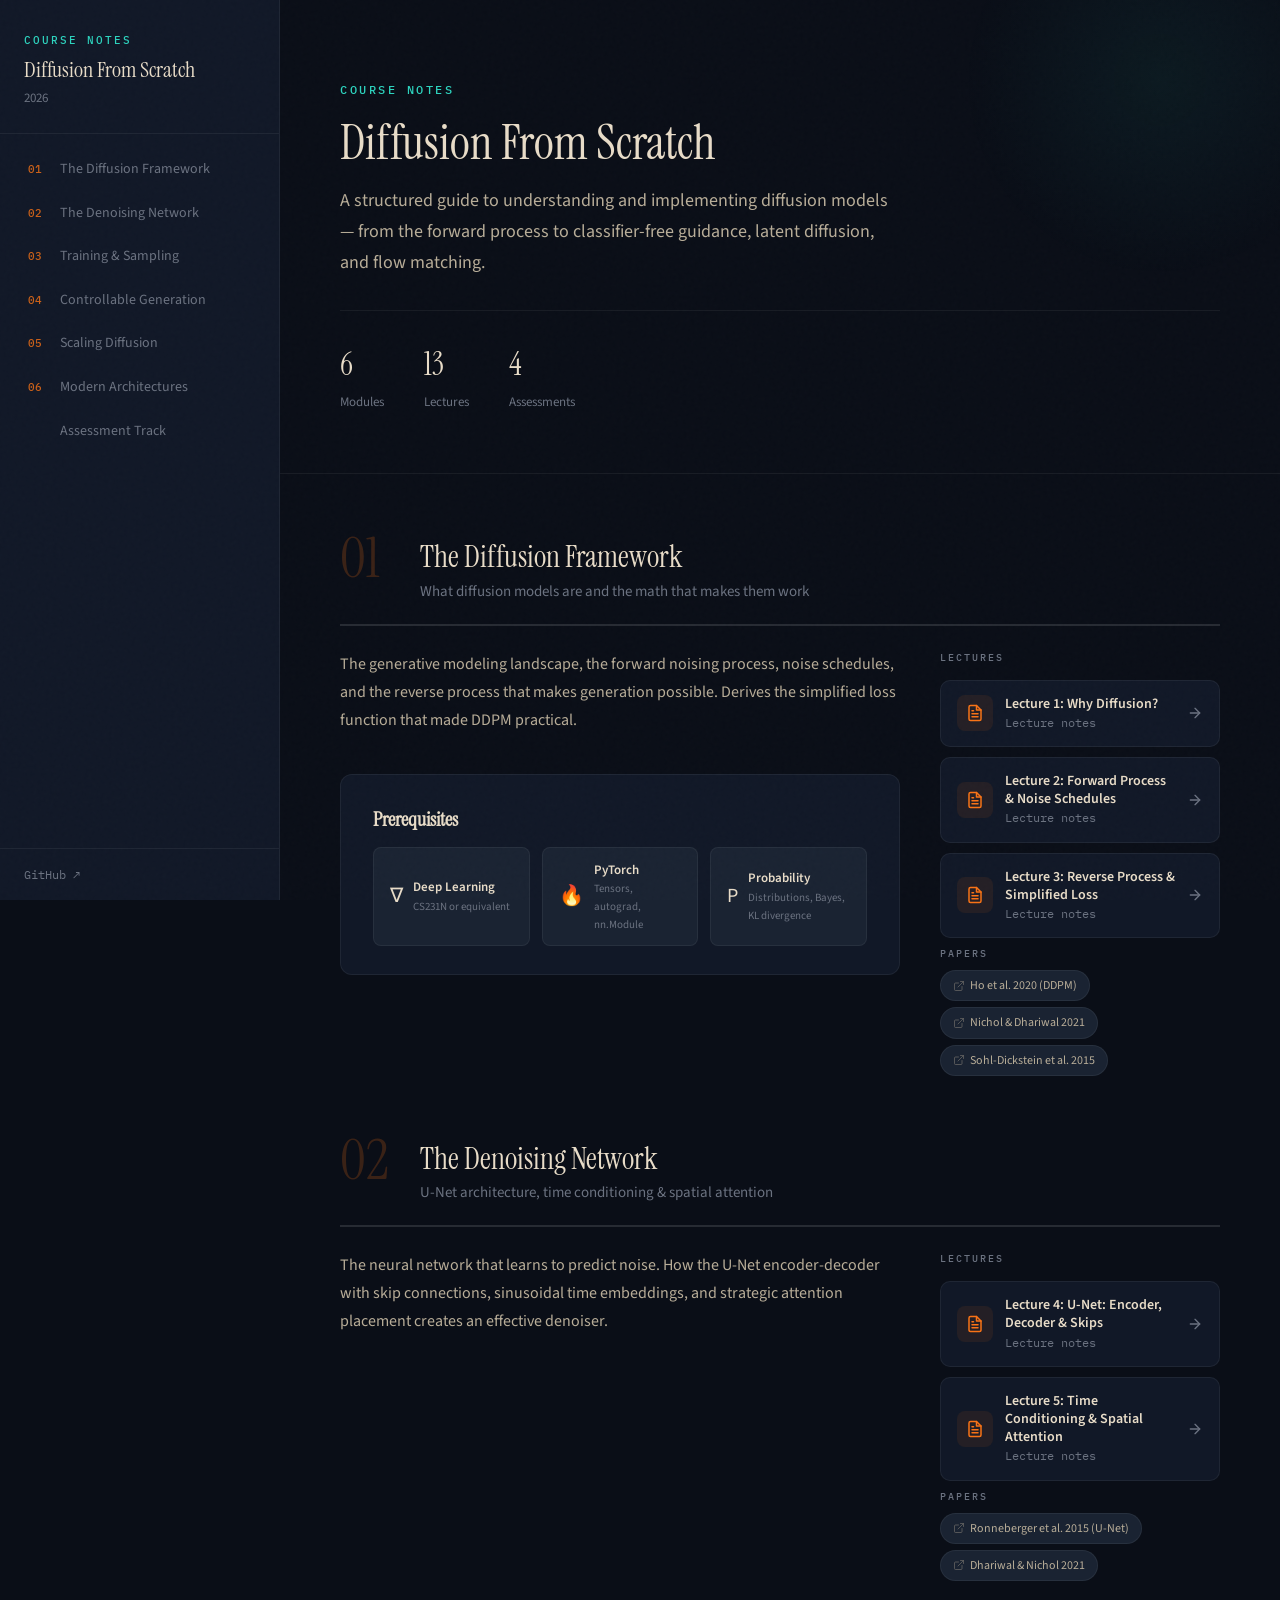
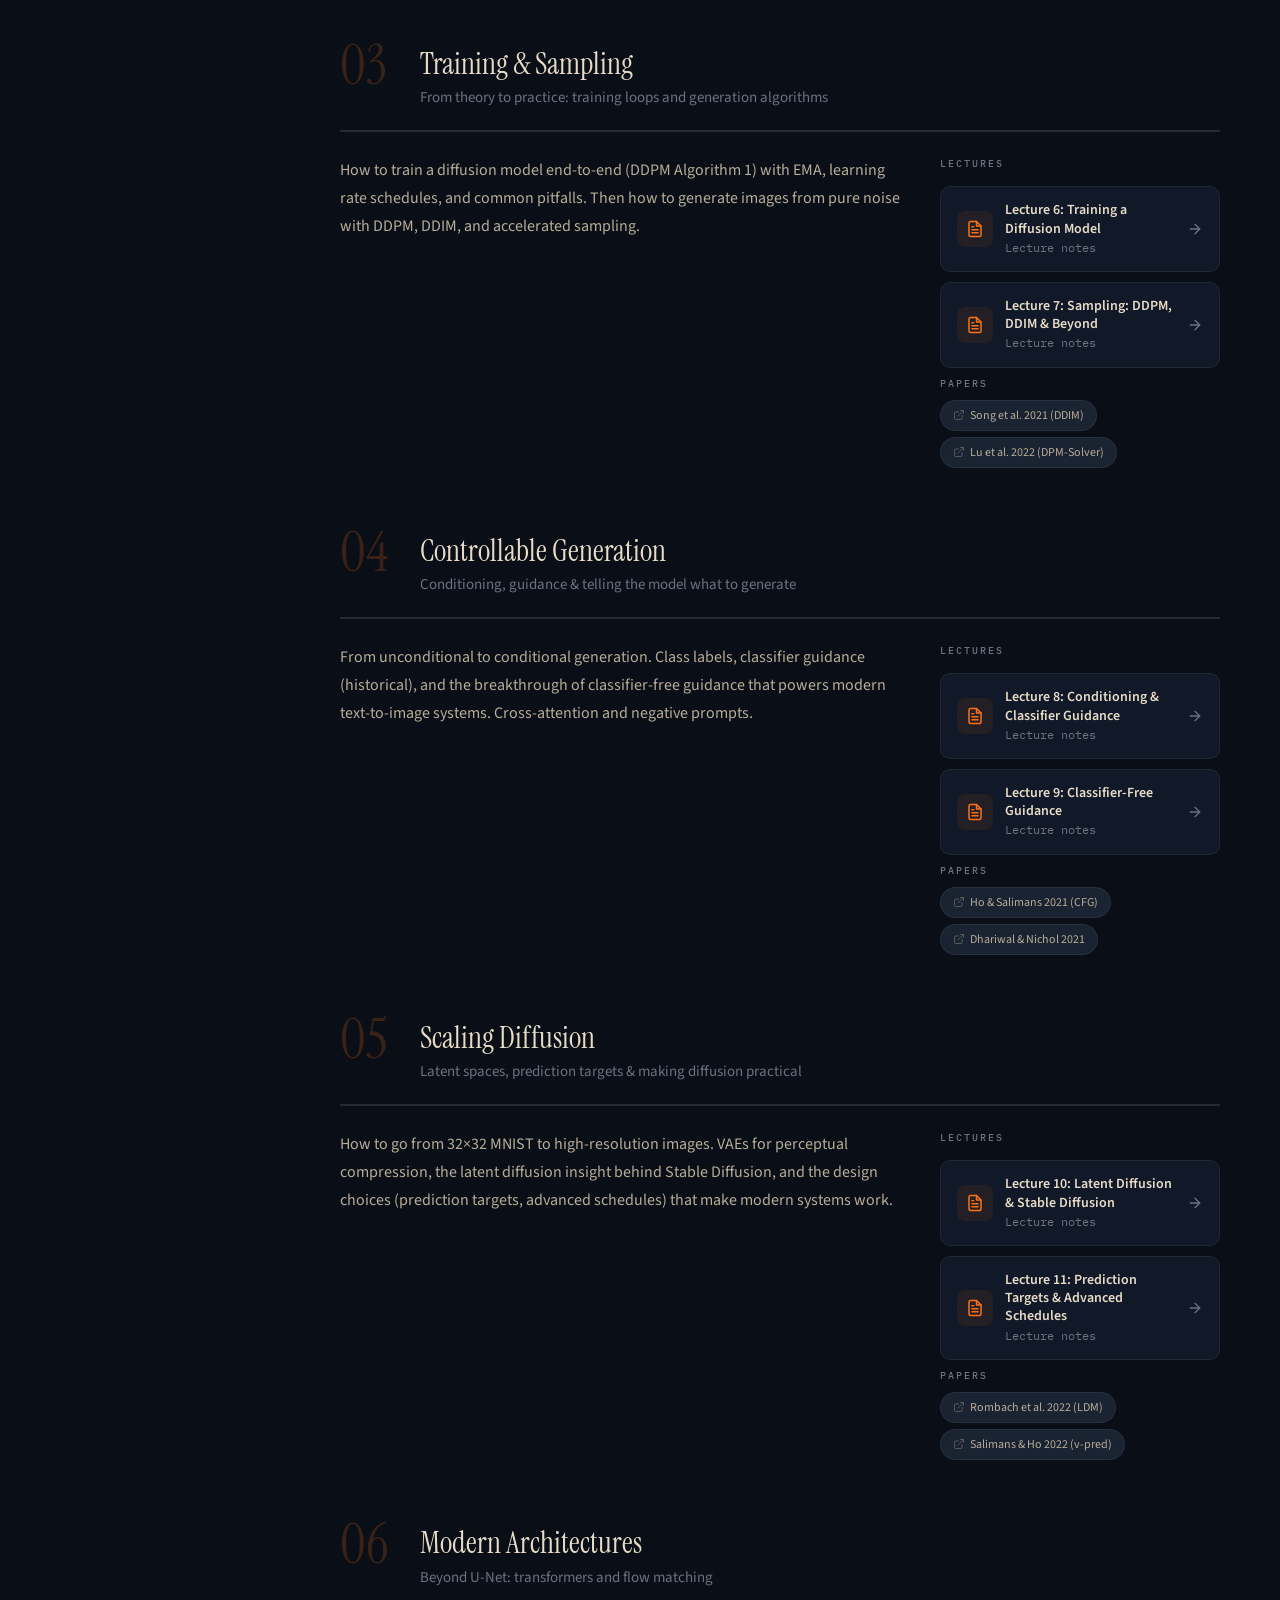
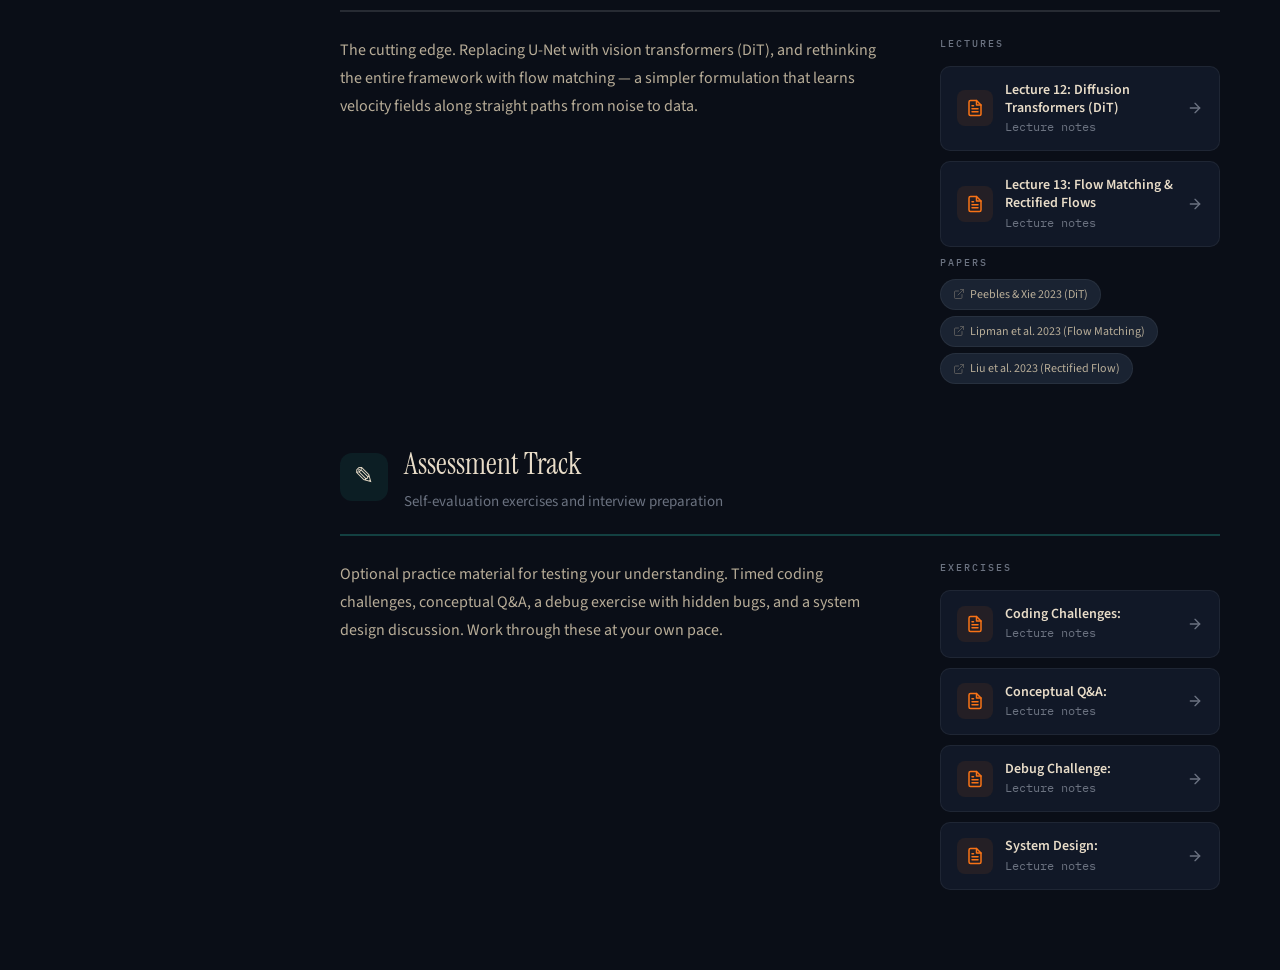
==== site/index.html @ 0264f364 "feat: scaffold course website with dark ocean theme, lecture specs, and content architecture - Move " ====
<!DOCTYPE html>
<html lang="en">
<head>
<meta charset="UTF-8">
<meta name="viewport" content="width=device-width, initial-scale=1.0">
<title>Diffusion From Scratch</title>
<link rel="preconnect" href="https://fonts.googleapis.com">
<link rel="preconnect" href="https://fonts.gstatic.com" crossorigin>
<link href="https://fonts.googleapis.com/css2?family=Instrument+Serif:ital@0;1&family=IBM+Plex+Mono:wght@400;500&family=Source+Sans+3:ital,wght@0,300;0,400;0,600;0,700;1,400&display=swap" rel="stylesheet">
<link rel="stylesheet" href="styles/shared.css">
</head>
<body class="page-index">

<!-- Mobile menu -->
<button class="menu-toggle" onclick="toggleSidebar()" aria-label="Toggle menu">
  <span></span>
</button>
<div class="menu-overlay" onclick="toggleSidebar()"></div>

<!-- Progress bar -->
<div class="progress-bar"><div class="bar"></div></div>

<!-- Sidebar -->
<aside class="sidebar">
  <div class="sidebar-header">
    <div class="course-code">Course Notes</div>
    <h1>Diffusion From Scratch</h1>
    <div class="term">2026</div>
  </div>
  <nav class="sidebar-nav" id="sidebarNav"></nav>
  <div class="sidebar-footer">
    <a href="https://github.com/Maninae/diffusion-from-scratch" target="_blank" rel="noopener">GitHub &nearr;</a>
  </div>
</aside>

<!-- Main -->
<div class="main">
  <section class="hero">
    <div class="hero-eyebrow">Course Notes</div>
    <h2>Diffusion From Scratch</h2>
    <p>
      A structured guide to understanding and implementing diffusion models &mdash;
      from the forward process to classifier-free guidance, latent diffusion, and flow matching.
    </p>
    <div class="hero-stats">
      <div class="hero-stat">
        <div class="stat-num">6</div>
        <div class="stat-label">Modules</div>
      </div>
      <div class="hero-stat">
        <div class="stat-num">13</div>
        <div class="stat-label">Lectures</div>
      </div>
      <div class="hero-stat">
        <div class="stat-num">4</div>
        <div class="stat-label">Assessments</div>
      </div>
    </div>
  </section>

  <div class="content" id="content"></div>
</div>

<script src="scripts/shared.js"></script>
<script>
var modules = [
  {
    id: 'diffusion-framework',
    num: '01',
    title: 'The Diffusion Framework',
    subtitle: 'What diffusion models are and the math that makes them work',
    description: '<p>The generative modeling landscape, the forward noising process, noise schedules, and the reverse process that makes generation possible. Derives the simplified loss function that made DDPM practical.</p>',
    lectures: [
      { label: 'Lecture 1', title: 'Why Diffusion?', file: 'lectures/lecture01.html' },
      { label: 'Lecture 2', title: 'Forward Process & Noise Schedules', file: 'lectures/lecture02.html' },
      { label: 'Lecture 3', title: 'Reverse Process & Simplified Loss', file: 'lectures/lecture03.html' }
    ],
    readings: [
      { text: 'Ho et al. 2020 (DDPM)', url: 'https://arxiv.org/abs/2006.11239' },
      { text: 'Nichol & Dhariwal 2021', url: 'https://arxiv.org/abs/2102.09672' },
      { text: 'Sohl-Dickstein et al. 2015', url: 'https://arxiv.org/abs/1503.03585' }
    ],
    prereqs: [
      { label: 'Deep Learning', sub: 'CS231N or equivalent', icon: '\u2207', url: 'http://cs231n.stanford.edu/' },
      { label: 'PyTorch', sub: 'Tensors, autograd, nn.Module', icon: '\uD83D\uDD25', url: 'https://pytorch.org/tutorials/' },
      { label: 'Probability', sub: 'Distributions, Bayes, KL divergence', icon: 'P', url: 'http://cs229.stanford.edu/section/cs229-prob.pdf' }
    ]
  },
  {
    id: 'denoising-network',
    num: '02',
    title: 'The Denoising Network',
    subtitle: 'U-Net architecture, time conditioning & spatial attention',
    description: '<p>The neural network that learns to predict noise. How the U-Net encoder-decoder with skip connections, sinusoidal time embeddings, and strategic attention placement creates an effective denoiser.</p>',
    lectures: [
      { label: 'Lecture 4', title: 'U-Net: Encoder, Decoder & Skips', file: 'lectures/lecture04.html' },
      { label: 'Lecture 5', title: 'Time Conditioning & Spatial Attention', file: 'lectures/lecture05.html' }
    ],
    readings: [
      { text: 'Ronneberger et al. 2015 (U-Net)', url: 'https://arxiv.org/abs/1505.04597' },
      { text: 'Dhariwal & Nichol 2021', url: 'https://arxiv.org/abs/2105.05233' }
    ]
  },
  {
    id: 'training-sampling',
    num: '03',
    title: 'Training & Sampling',
    subtitle: 'From theory to practice: training loops and generation algorithms',
    description: '<p>How to train a diffusion model end-to-end (DDPM Algorithm 1) with EMA, learning rate schedules, and common pitfalls. Then how to generate images from pure noise with DDPM, DDIM, and accelerated sampling.</p>',
    lectures: [
      { label: 'Lecture 6', title: 'Training a Diffusion Model', file: 'lectures/lecture06.html' },
      { label: 'Lecture 7', title: 'Sampling: DDPM, DDIM & Beyond', file: 'lectures/lecture07.html' }
    ],
    readings: [
      { text: 'Song et al. 2021 (DDIM)', url: 'https://arxiv.org/abs/2010.02502' },
      { text: 'Lu et al. 2022 (DPM-Solver)', url: 'https://arxiv.org/abs/2206.00927' }
    ]
  },
  {
    id: 'controllable-generation',
    num: '04',
    title: 'Controllable Generation',
    subtitle: 'Conditioning, guidance & telling the model what to generate',
    description: '<p>From unconditional to conditional generation. Class labels, classifier guidance (historical), and the breakthrough of classifier-free guidance that powers modern text-to-image systems. Cross-attention and negative prompts.</p>',
    lectures: [
      { label: 'Lecture 8', title: 'Conditioning & Classifier Guidance', file: 'lectures/lecture08.html' },
      { label: 'Lecture 9', title: 'Classifier-Free Guidance', file: 'lectures/lecture09.html' }
    ],
    readings: [
      { text: 'Ho & Salimans 2021 (CFG)', url: 'https://arxiv.org/abs/2207.12598' },
      { text: 'Dhariwal & Nichol 2021', url: 'https://arxiv.org/abs/2105.05233' }
    ]
  },
  {
    id: 'scaling-diffusion',
    num: '05',
    title: 'Scaling Diffusion',
    subtitle: 'Latent spaces, prediction targets & making diffusion practical',
    description: '<p>How to go from 32\u00d732 MNIST to high-resolution images. VAEs for perceptual compression, the latent diffusion insight behind Stable Diffusion, and the design choices (prediction targets, advanced schedules) that make modern systems work.</p>',
    lectures: [
      { label: 'Lecture 10', title: 'Latent Diffusion & Stable Diffusion', file: 'lectures/lecture10.html' },
      { label: 'Lecture 11', title: 'Prediction Targets & Advanced Schedules', file: 'lectures/lecture11.html' }
    ],
    readings: [
      { text: 'Rombach et al. 2022 (LDM)', url: 'https://arxiv.org/abs/2112.10752' },
      { text: 'Salimans & Ho 2022 (v-pred)', url: 'https://arxiv.org/abs/2202.00512' }
    ]
  },
  {
    id: 'modern-architectures',
    num: '06',
    title: 'Modern Architectures',
    subtitle: 'Beyond U-Net: transformers and flow matching',
    description: '<p>The cutting edge. Replacing U-Net with vision transformers (DiT), and rethinking the entire framework with flow matching \u2014 a simpler formulation that learns velocity fields along straight paths from noise to data.</p>',
    lectures: [
      { label: 'Lecture 12', title: 'Diffusion Transformers (DiT)', file: 'lectures/lecture12.html' },
      { label: 'Lecture 13', title: 'Flow Matching & Rectified Flows', file: 'lectures/lecture13.html' }
    ],
    readings: [
      { text: 'Peebles & Xie 2023 (DiT)', url: 'https://arxiv.org/abs/2212.09748' },
      { text: 'Lipman et al. 2023 (Flow Matching)', url: 'https://arxiv.org/abs/2210.02747' },
      { text: 'Liu et al. 2023 (Rectified Flow)', url: 'https://arxiv.org/abs/2209.03003' }
    ]
  },
  {
    id: 'assessment',
    num: '',
    title: 'Assessment Track',
    subtitle: 'Self-evaluation exercises and interview preparation',
    icon: '\u270E',
    isAssessment: true,
    description: '<p>Optional practice material for testing your understanding. Timed coding challenges, conceptual Q&A, a debug exercise with hidden bugs, and a system design discussion. Work through these at your own pace.</p>',
    lectures: [
      { label: 'Coding Challenges', title: '', file: 'lectures/assessment.html#coding' },
      { label: 'Conceptual Q&A', title: '', file: 'lectures/assessment.html#conceptual' },
      { label: 'Debug Challenge', title: '', file: 'lectures/assessment.html#debug' },
      { label: 'System Design', title: '', file: 'lectures/assessment.html#design' }
    ],
    readings: []
  }
];

buildIndexPage(modules);
</script>
</body>
</html>
---- site/styles/shared.css ----
/* ═══════════════════════════════════════════════════════════════
   Diffusion From Scratch — Shared Styles (Dark Ocean Theme)
   Based on CS234 RL structure, remapped to dark mode ocean palette
   ═══════════════════════════════════════════════════════════════ */

*, *::before, *::after { margin: 0; padding: 0; box-sizing: border-box; }

:root {
  /* Dark ocean palette */
  --bg-deep: #0a0e17;
  --bg-surface: #111827;
  --bg-elevated: #1a2332;
  --bg-hover: #1f2937;

  /* Text — soft beige-white, not pure white */
  --text-primary: #e8dcc8;
  --text-secondary: #b8ad98;
  --text-muted: #6b7280;

  /* Accents */
  --accent: #f97316;
  --accent-hover: #ea580c;
  --accent-light: rgba(249, 115, 22, 0.08);
  --accent-border: rgba(249, 115, 22, 0.25);
  --teal: #2dd4bf;
  --teal-light: rgba(45, 212, 191, 0.08);
  --teal-border: rgba(45, 212, 191, 0.25);

  /* Rules */
  --rule: rgba(255, 255, 255, 0.06);
  --rule-strong: rgba(255, 255, 255, 0.12);

  /* Layout */
  --sidebar-w: 280px;

  /* Typography */
  --serif: 'Instrument Serif', 'Georgia', serif;
  --sans: 'Source Sans 3', 'Helvetica Neue', sans-serif;
  --mono: 'IBM Plex Mono', 'Menlo', monospace;

  /* Callout colors (bright enough for dark bg) */
  --blue: #60a5fa;
  --green: #4ade80;
  --purple: #a78bfa;
  --amber: #fbbf24;
}

html { scroll-behavior: smooth; }

body {
  font-family: var(--sans);
  background: var(--bg-deep);
  color: var(--text-primary);
  line-height: 1.6;
  -webkit-font-smoothing: antialiased;
  overflow-x: hidden;
}

/* ── Subtle noise texture ── */
body::before {
  content: '';
  position: fixed;
  inset: 0;
  background-image: url("data:image/svg+xml,%3Csvg viewBox='0 0 256 256' xmlns='http://www.w3.org/2000/svg'%3E%3Cfilter id='noise'%3E%3CfeTurbulence type='fractalNoise' baseFrequency='0.9' numOctaves='4' stitchTiles='stitch'/%3E%3C/filter%3E%3Crect width='100%25' height='100%25' filter='url(%23noise)' opacity='0.015'/%3E%3C/svg%3E");
  pointer-events: none;
  z-index: 9999;
}

/* ═══════════════════════════════════════════════════════════════
   SIDEBAR
   ═══════════════════════════════════════════════════════════════ */
.sidebar {
  position: fixed;
  top: 0;
  left: 0;
  width: var(--sidebar-w);
  height: 100vh;
  background: var(--bg-surface);
  color: var(--text-primary);
  display: flex;
  flex-direction: column;
  z-index: 100;
  transition: transform 0.35s cubic-bezier(0.4, 0, 0.2, 1);
  border-right: 1px solid var(--rule);
}

.sidebar-header {
  padding: 32px 24px 24px;
  border-bottom: 1px solid var(--rule);
}

.sidebar-header .course-code {
  font-family: var(--mono);
  font-size: 11px;
  letter-spacing: 2px;
  text-transform: uppercase;
  color: var(--teal);
  margin-bottom: 6px;
  font-weight: 500;
}

.sidebar-header h1 {
  font-family: var(--serif);
  font-size: 22px;
  font-weight: 400;
  line-height: 1.3;
  color: var(--text-primary);
}

.sidebar-header h1 a {
  color: inherit;
  text-decoration: none;
}

.sidebar-header h1 a:hover {
  color: var(--accent);
}

.sidebar-header .term {
  font-family: var(--sans);
  font-size: 13px;
  color: var(--text-muted);
  margin-top: 4px;
}

.sidebar-nav {
  flex: 1;
  overflow-y: auto;
  padding: 16px 0;
  scrollbar-width: thin;
  scrollbar-color: rgba(255,255,255,0.1) transparent;
}

.sidebar-nav::-webkit-scrollbar { width: 4px; }
.sidebar-nav::-webkit-scrollbar-track { background: transparent; }
.sidebar-nav::-webkit-scrollbar-thumb { background: rgba(255,255,255,0.1); border-radius: 2px; }

.nav-section {
  padding: 0 16px;
  margin-bottom: 4px;
}

.nav-item {
  display: flex;
  align-items: flex-start;
  gap: 12px;
  padding: 10px 12px;
  border-radius: 8px;
  cursor: pointer;
  transition: all 0.2s ease;
  text-decoration: none;
  color: var(--text-muted);
  font-size: 14px;
  line-height: 1.4;
}

.nav-item:hover {
  background: rgba(255,255,255,0.04);
  color: var(--text-primary);
}

.nav-item.active {
  background: var(--accent-light);
  color: var(--text-primary);
}

.nav-item .nav-num {
  font-family: var(--mono);
  font-size: 11px;
  font-weight: 500;
  color: var(--accent);
  min-width: 20px;
  padding-top: 2px;
  opacity: 0.8;
}

.nav-item.active .nav-num { opacity: 1; }

/* ToC sub-items (lecture pages) */
.nav-sub-item {
  display: block;
  padding: 6px 12px 6px 44px;
  border-radius: 6px;
  cursor: pointer;
  transition: all 0.2s ease;
  text-decoration: none;
  color: var(--text-muted);
  font-size: 13px;
  line-height: 1.35;
}

.nav-sub-item:hover {
  background: rgba(255,255,255,0.03);
  color: var(--text-secondary);
}

.nav-sub-item.active {
  color: var(--text-primary);
  background: rgba(255,255,255,0.04);
}

.sidebar-footer {
  padding: 16px 24px;
  border-top: 1px solid var(--rule);
  font-size: 12px;
  color: var(--text-muted);
  font-family: var(--mono);
}

.sidebar-footer a {
  color: var(--text-muted);
  text-decoration: none;
  transition: color 0.2s;
}

.sidebar-footer a:hover { color: var(--accent); }

/* ── Mobile menu toggle ── */
.menu-toggle {
  display: none;
  position: fixed;
  top: 16px;
  left: 16px;
  z-index: 200;
  width: 44px;
  height: 44px;
  border-radius: 10px;
  background: var(--bg-surface);
  border: 1px solid var(--rule);
  cursor: pointer;
  align-items: center;
  justify-content: center;
  box-shadow: 0 2px 12px rgba(0,0,0,0.3);
}

.menu-toggle span {
  display: block;
  width: 20px;
  height: 2px;
  background: var(--text-primary);
  border-radius: 1px;
  transition: all 0.3s;
  position: relative;
}

.menu-toggle span::before,
.menu-toggle span::after {
  content: '';
  position: absolute;
  left: 0;
  width: 20px;
  height: 2px;
  background: var(--text-primary);
  border-radius: 1px;
  transition: all 0.3s;
}

.menu-toggle span::before { top: -6px; }
.menu-toggle span::after { top: 6px; }

.menu-overlay {
  display: none;
  position: fixed;
  inset: 0;
  background: rgba(0,0,0,0.6);
  z-index: 90;
  opacity: 0;
  transition: opacity 0.3s;
}

/* ── Main content ── */
.main {
  margin-left: var(--sidebar-w);
  min-height: 100vh;
}

/* ── Scroll progress ── */
.progress-bar {
  position: fixed;
  top: 0;
  left: var(--sidebar-w);
  right: 0;
  height: 3px;
  background: transparent;
  z-index: 50;
}

.progress-bar .bar {
  height: 100%;
  background: linear-gradient(90deg, var(--accent), var(--teal));
  width: 0%;
  transition: width 0.1s linear;
}

/* ── Animations ── */
@keyframes fadeUp {
  from { opacity: 0; transform: translateY(20px); }
  to { opacity: 1; transform: translateY(0); }
}

/* ═══════════════════════════════════════════════════════════════
   INDEX PAGE — Hero, modules, lecture cards, readings, prereqs
   ═══════════════════════════════════════════════════════════════ */
.hero {
  padding: 80px 60px 60px;
  border-bottom: 1px solid var(--rule);
  position: relative;
  overflow: hidden;
  max-width: 1200px;
  margin: 0 auto;
}

.hero::after {
  content: '';
  position: absolute;
  top: -120px;
  right: -80px;
  width: 400px;
  height: 400px;
  border-radius: 50%;
  background: radial-gradient(circle, rgba(45, 212, 191, 0.06) 0%, transparent 70%);
  pointer-events: none;
}

.hero-eyebrow {
  font-family: var(--mono);
  font-size: 12px;
  letter-spacing: 2.5px;
  text-transform: uppercase;
  color: var(--teal);
  margin-bottom: 16px;
  font-weight: 500;
}

.hero h2 {
  font-family: var(--serif);
  font-size: 48px;
  font-weight: 400;
  line-height: 1.15;
  color: var(--text-primary);
  max-width: 600px;
  margin-bottom: 16px;
}

.hero p {
  font-size: 18px;
  color: var(--text-secondary);
  max-width: 560px;
  line-height: 1.7;
}

.hero-stats {
  display: flex;
  gap: 40px;
  margin-top: 32px;
  padding-top: 28px;
  border-top: 1px solid var(--rule);
}

.hero-stat .stat-num {
  font-family: var(--serif);
  font-size: 32px;
  color: var(--text-primary);
}

.hero-stat .stat-label {
  font-size: 13px;
  color: var(--text-muted);
  margin-top: 2px;
}

.content {
  padding: 0 60px 80px;
  max-width: 1200px;
  margin: 0 auto;
}

/* ── Module card ── */
.module {
  padding-top: 56px;
  scroll-margin-top: 24px;
}

.module-header {
  display: flex;
  align-items: flex-start;
  gap: 20px;
  margin-bottom: 24px;
  padding-bottom: 20px;
  border-bottom: 2px solid var(--rule-strong);
}

.module-number {
  font-family: var(--serif);
  font-size: 56px;
  line-height: 1;
  color: var(--accent);
  opacity: 0.2;
  min-width: 60px;
}

.module-title-block { padding-top: 8px; }

.module-title {
  font-family: var(--serif);
  font-size: 30px;
  font-weight: 400;
  line-height: 1.25;
  color: var(--text-primary);
}

.module-subtitle {
  font-size: 15px;
  color: var(--text-muted);
  margin-top: 4px;
}

.module-body {
  display: grid;
  grid-template-columns: 1fr 280px;
  gap: 40px;
  max-width: 1200px;
}

.module-description {
  font-size: 16px;
  line-height: 1.75;
  color: var(--text-secondary);
}

.module-description p + p { margin-top: 12px; }

.module-description ul {
  margin-top: 10px;
  padding-left: 20px;
}

.module-description li {
  margin-bottom: 6px;
  color: var(--text-secondary);
}

/* ── Lecture cards ── */
.lectures-panel {
  display: flex;
  flex-direction: column;
  gap: 10px;
}

.lectures-panel h4 {
  font-family: var(--mono);
  font-size: 10px;
  letter-spacing: 2px;
  text-transform: uppercase;
  color: var(--text-muted);
  margin-bottom: 4px;
  font-weight: 500;
}

.lecture-card {
  display: flex;
  align-items: center;
  gap: 12px;
  padding: 14px 16px;
  background: var(--bg-surface);
  border: 1px solid var(--rule);
  border-radius: 10px;
  text-decoration: none;
  color: var(--text-primary);
  transition: all 0.25s cubic-bezier(0.4, 0, 0.2, 1);
  position: relative;
  overflow: hidden;
}

.lecture-card::before {
  content: '';
  position: absolute;
  left: 0;
  top: 0;
  bottom: 0;
  width: 3px;
  background: var(--accent);
  transform: scaleY(0);
  transition: transform 0.25s cubic-bezier(0.4, 0, 0.2, 1);
}

.lecture-card:hover {
  border-color: var(--accent-border);
  background: var(--bg-elevated);
  transform: translateY(-1px);
  box-shadow: 0 4px 16px rgba(0, 0, 0, 0.3);
}

.lecture-card:hover::before { transform: scaleY(1); }

.lecture-icon {
  width: 36px;
  height: 36px;
  border-radius: 8px;
  background: var(--accent-light);
  display: flex;
  align-items: center;
  justify-content: center;
  flex-shrink: 0;
}

.lecture-icon svg {
  width: 18px;
  height: 18px;
  color: var(--accent);
}

.lecture-info {
  flex: 1;
  min-width: 0;
}

.lecture-label {
  font-size: 14px;
  font-weight: 600;
  color: var(--text-primary);
  line-height: 1.3;
}

.lecture-meta {
  font-size: 12px;
  color: var(--text-muted);
  font-family: var(--mono);
}

.lecture-arrow {
  color: var(--text-muted);
  transition: all 0.25s;
  flex-shrink: 0;
}

.lecture-card:hover .lecture-arrow {
  color: var(--accent);
  transform: translateX(3px);
}

/* ── Reading pills ── */
.readings { margin-top: 8px; }

.readings h4 {
  font-family: var(--mono);
  font-size: 10px;
  letter-spacing: 2px;
  text-transform: uppercase;
  color: var(--text-muted);
  margin-bottom: 8px;
  font-weight: 500;
}

.reading-pills {
  display: flex;
  flex-wrap: wrap;
  gap: 6px;
}

.reading-pill {
  display: inline-flex;
  align-items: center;
  gap: 5px;
  padding: 5px 12px;
  border-radius: 20px;
  font-size: 12px;
  color: var(--text-secondary);
  background: var(--bg-elevated);
  border: 1px solid var(--rule);
  text-decoration: none;
  transition: all 0.2s;
}

.reading-pill:hover {
  border-color: var(--accent-border);
  color: var(--accent);
}

.reading-pill.is-link { cursor: pointer; }

.reading-pill svg {
  width: 12px;
  height: 12px;
  opacity: 0.5;
}

/* ── Prerequisites ── */
.prereqs {
  background: var(--bg-surface);
  border: 1px solid var(--rule);
  border-radius: 12px;
  padding: 28px 32px;
  margin-top: 40px;
  max-width: 1200px;
}

.prereqs h4 {
  font-family: var(--serif);
  font-size: 20px;
  margin-bottom: 12px;
  color: var(--text-primary);
}

.prereqs-grid {
  display: grid;
  grid-template-columns: repeat(3, 1fr);
  gap: 12px;
}

.prereq-card {
  display: flex;
  align-items: center;
  gap: 10px;
  padding: 12px 16px;
  border-radius: 8px;
  background: var(--bg-elevated);
  border: 1px solid var(--rule);
  text-decoration: none;
  color: var(--text-primary);
  transition: all 0.2s;
}

.prereq-card:hover {
  border-color: var(--accent-border);
  transform: translateY(-1px);
  box-shadow: 0 2px 8px rgba(0,0,0,0.2);
}

.prereq-card .prereq-icon { font-size: 20px; }
.prereq-card .prereq-label { font-size: 13px; font-weight: 600; }
.prereq-card .prereq-sub { font-size: 11px; color: var(--text-muted); }

/* Index page animations */
.page-index .module {
  opacity: 0;
  animation: fadeUp 0.5s ease forwards;
}

.page-index .module:nth-child(1) { animation-delay: 0.05s; }
.page-index .module:nth-child(2) { animation-delay: 0.1s; }
.page-index .module:nth-child(3) { animation-delay: 0.15s; }
.page-index .module:nth-child(4) { animation-delay: 0.2s; }
.page-index .module:nth-child(5) { animation-delay: 0.25s; }
.page-index .module:nth-child(6) { animation-delay: 0.3s; }
.page-index .module:nth-child(7) { animation-delay: 0.35s; }

.page-index .hero { animation: fadeUp 0.6s ease forwards; }

/* ── Assessment section (distinct from numbered modules) ── */
.assessment-section {
  padding-top: 56px;
  scroll-margin-top: 24px;
}

.assessment-header {
  display: flex;
  align-items: center;
  gap: 16px;
  margin-bottom: 24px;
  padding-bottom: 20px;
  border-bottom: 2px solid var(--teal-border);
}

.assessment-icon {
  width: 48px;
  height: 48px;
  border-radius: 12px;
  background: var(--teal-light);
  display: flex;
  align-items: center;
  justify-content: center;
  font-size: 24px;
}

.assessment-title {
  font-family: var(--serif);
  font-size: 30px;
  font-weight: 400;
  color: var(--text-primary);
}

.assessment-subtitle {
  font-size: 15px;
  color: var(--text-muted);
  margin-top: 2px;
}

/* ═══════════════════════════════════════════════════════════════
   LECTURE PAGES — Article content, callouts, algorithms, proofs
   ═══════════════════════════════════════════════════════════════ */

/* ── Lecture header ── */
.lecture-header {
  padding: 80px 60px 48px;
  border-bottom: 1px solid var(--rule);
  max-width: 1200px;
  margin: 0 auto;
}

.lecture-header .lecture-eyebrow {
  font-family: var(--mono);
  font-size: 12px;
  letter-spacing: 2.5px;
  text-transform: uppercase;
  color: var(--teal);
  margin-bottom: 12px;
  font-weight: 500;
}

.lecture-header h2 {
  font-family: var(--serif);
  font-size: 42px;
  font-weight: 400;
  line-height: 1.2;
  color: var(--text-primary);
  margin-bottom: 12px;
}

.lecture-header .lecture-desc {
  font-size: 18px;
  color: var(--text-secondary);
  line-height: 1.7;
  max-width: 640px;
}

.lecture-tags {
  display: flex;
  flex-wrap: wrap;
  gap: 8px;
  margin-top: 20px;
}

.lecture-tag {
  display: inline-block;
  padding: 4px 14px;
  border-radius: 20px;
  font-size: 12px;
  font-family: var(--mono);
  font-weight: 500;
  background: var(--accent-light);
  color: var(--accent);
  border: 1px solid var(--accent-border);
}

/* Teal variant for optional/advanced tags */
.lecture-tag.optional {
  background: var(--teal-light);
  color: var(--teal);
  border-color: var(--teal-border);
}

/* ── Article ── */
.lecture-article {
  padding: 48px 60px 80px;
  max-width: 1200px;
  margin: 0 auto;
}

.lecture-article h2 {
  font-family: var(--serif);
  font-size: 32px;
  font-weight: 400;
  color: var(--text-primary);
  margin-top: 56px;
  margin-bottom: 20px;
  padding-bottom: 12px;
  border-bottom: 2px solid var(--rule-strong);
  scroll-margin-top: 24px;
}

.lecture-article h3 {
  font-family: var(--serif);
  font-size: 24px;
  font-weight: 400;
  color: var(--text-primary);
  margin-top: 40px;
  margin-bottom: 16px;
  scroll-margin-top: 24px;
}

.lecture-article h4 {
  font-family: var(--sans);
  font-size: 18px;
  font-weight: 600;
  color: var(--text-primary);
  margin-top: 28px;
  margin-bottom: 12px;
}

.lecture-article p {
  font-size: 17px;
  line-height: 1.8;
  color: var(--text-secondary);
  margin-bottom: 16px;
}

.lecture-article ul,
.lecture-article ol {
  padding-left: 24px;
  margin-bottom: 16px;
}

.lecture-article li {
  font-size: 17px;
  line-height: 1.7;
  color: var(--text-secondary);
  margin-bottom: 8px;
}

.lecture-article strong {
  color: var(--text-primary);
  font-weight: 600;
}

.lecture-article a {
  color: var(--accent);
  text-decoration: underline;
  text-decoration-color: var(--accent-border);
  text-underline-offset: 2px;
  transition: text-decoration-color 0.2s;
}

.lecture-article a:hover {
  text-decoration-color: var(--accent);
}

/* ── Callout boxes ── */
.callout {
  border-radius: 12px;
  padding: 24px 28px;
  margin: 24px 0;
  border-left: 4px solid;
}

.callout-label {
  font-family: var(--mono);
  font-size: 11px;
  font-weight: 500;
  letter-spacing: 1.5px;
  text-transform: uppercase;
  margin-bottom: 10px;
}

.callout p { margin-bottom: 8px; }
.callout p:last-child { margin-bottom: 0; }

.callout.definition {
  background: rgba(96, 165, 250, 0.06);
  border-color: var(--blue);
}
.callout.definition .callout-label { color: var(--blue); }

.callout.theorem {
  background: rgba(167, 139, 250, 0.06);
  border-color: var(--purple);
}
.callout.theorem .callout-label { color: var(--purple); }

.callout.example {
  background: rgba(251, 191, 36, 0.06);
  border-color: var(--amber);
}
.callout.example .callout-label { color: var(--amber); }

.callout.insight {
  background: rgba(74, 222, 128, 0.06);
  border-color: var(--green);
}
.callout.insight .callout-label { color: var(--green); }

.callout.note {
  background: rgba(107, 114, 128, 0.06);
  border-color: var(--text-muted);
}
.callout.note .callout-label { color: var(--text-muted); }

/* ── Algorithm blocks ── */
.algorithm {
  background: var(--bg-surface);
  border: 1px solid var(--rule);
  border-radius: 12px;
  padding: 24px 28px;
  margin: 24px 0;
  overflow-x: auto;
}

.algorithm-title {
  font-family: var(--mono);
  font-size: 14px;
  font-weight: 500;
  color: var(--accent);
  margin-bottom: 16px;
  padding-bottom: 10px;
  border-bottom: 1px solid var(--rule);
}

.algorithm ol,
.algorithm ul {
  padding-left: 20px;
  margin-bottom: 0;
}

.algorithm li {
  font-family: var(--sans);
  font-size: 15px;
  line-height: 1.8;
  color: var(--text-secondary);
  margin-bottom: 4px;
}

.algorithm .keyword {
  font-family: var(--mono);
  font-weight: 500;
  color: var(--teal);
  font-size: 14px;
}

.algorithm .comment {
  color: var(--text-muted);
  font-style: italic;
  font-size: 14px;
}

/* ── Collapsible sections (ELBO derivation, proofs, etc.) ── */
.collapsible {
  margin: 20px 0;
  border: 1px solid var(--rule);
  border-radius: 10px;
  overflow: hidden;
}

.collapsible summary {
  padding: 14px 20px;
  font-family: var(--mono);
  font-size: 13px;
  font-weight: 500;
  color: var(--text-muted);
  cursor: pointer;
  background: var(--bg-elevated);
  transition: all 0.2s;
  list-style: none;
}

.collapsible summary::-webkit-details-marker { display: none; }

.collapsible summary::before {
  content: '▸';
  display: inline-block;
  margin-right: 8px;
  transition: transform 0.2s;
  color: var(--accent);
}

.collapsible[open] summary::before {
  transform: rotate(90deg);
}

.collapsible summary:hover {
  background: var(--bg-hover);
  color: var(--text-secondary);
}

.collapsible .collapsible-content {
  padding: 20px 24px;
  border-top: 1px solid var(--rule);
  font-size: 16px;
  line-height: 1.75;
  color: var(--text-secondary);
}

.collapsible .collapsible-content p {
  font-size: 16px;
  margin-bottom: 12px;
}

.collapsible .collapsible-content p:last-child {
  margin-bottom: 0;
}

/* ── Code blocks ── */
.code-block {
  background: var(--bg-elevated);
  border: 1px solid var(--rule);
  border-radius: 10px;
  padding: 20px 24px;
  margin: 20px 0;
  overflow-x: auto;
  font-family: var(--mono);
  font-size: 14px;
  line-height: 1.7;
  color: var(--text-primary);
  position: relative;
}

.code-block-label {
  position: absolute;
  top: 8px;
  right: 12px;
  font-family: var(--mono);
  font-size: 10px;
  letter-spacing: 1.5px;
  text-transform: uppercase;
  color: var(--text-muted);
  opacity: 0.6;
}

.code-block .comment { color: var(--text-muted); font-style: italic; }
.code-block .keyword { color: var(--teal); }
.code-block .string { color: var(--green); }
.code-block .number { color: var(--amber); }
.code-block .function { color: var(--blue); }
.code-block .type { color: var(--purple); }

/* Pseudocode block (distinct from real code) */
.pseudocode {
  background: var(--bg-surface);
  border: 1px solid var(--rule);
  border-left: 3px solid var(--teal);
  border-radius: 0 10px 10px 0;
  padding: 20px 24px;
  margin: 20px 0;
  font-family: var(--mono);
  font-size: 14px;
  line-height: 1.8;
  color: var(--text-secondary);
}

/* ── Display math overflow ── */
.katex-display {
  overflow-x: auto;
  overflow-y: hidden;
  padding: 4px 0;
}

/* ── Prev/Next footer nav ── */
.lecture-nav {
  display: flex;
  justify-content: space-between;
  gap: 24px;
  padding: 32px 60px;
  border-top: 1px solid var(--rule);
  max-width: 1200px;
  margin: 0 auto;
}

.lecture-nav a {
  display: flex;
  flex-direction: column;
  gap: 4px;
  padding: 16px 24px;
  border-radius: 10px;
  background: var(--bg-surface);
  border: 1px solid var(--rule);
  text-decoration: none;
  transition: all 0.25s;
  min-width: 180px;
}

.lecture-nav a:hover {
  border-color: var(--accent-border);
  box-shadow: 0 4px 16px rgba(0, 0, 0, 0.3);
  transform: translateY(-1px);
}

.lecture-nav a .nav-dir {
  font-family: var(--mono);
  font-size: 11px;
  letter-spacing: 1.5px;
  text-transform: uppercase;
  color: var(--text-muted);
}

.lecture-nav a .nav-title {
  font-family: var(--serif);
  font-size: 18px;
  color: var(--text-primary);
}

.lecture-nav .next {
  text-align: right;
  margin-left: auto;
}

/* ═══════════════════════════════════════════════════════════════
   RESPONSIVE
   ═══════════════════════════════════════════════════════════════ */
@media (max-width: 960px) {
  .module-body {
    grid-template-columns: 1fr;
    gap: 24px;
  }
  .prereqs-grid {
    grid-template-columns: 1fr 1fr;
  }
}

@media (max-width: 768px) {
  .sidebar { transform: translateX(-100%); }
  .sidebar.open { transform: translateX(0); }
  .menu-toggle { display: flex; }
  .menu-overlay.open { display: block; opacity: 1; }

  .main { margin-left: 0; }
  .progress-bar { left: 0; }

  .hero { padding: 80px 24px 40px; }
  .hero h2 { font-size: 32px; }
  .content { padding: 0 24px 60px; }

  .hero-stats { gap: 24px; }
  .prereqs-grid { grid-template-columns: 1fr; }

  .lecture-header { padding: 80px 24px 36px; }
  .lecture-header h2 { font-size: 28px; }
  .lecture-article { padding: 32px 24px 60px; }
  .lecture-article h2 { font-size: 26px; }
  .lecture-article h3 { font-size: 20px; }
  .lecture-nav { padding: 24px; flex-direction: column; }
  .lecture-nav a { min-width: unset; }
  .lecture-nav .next { text-align: left; }

  .callout { padding: 18px 20px; }
  .algorithm { padding: 18px 20px; }
}
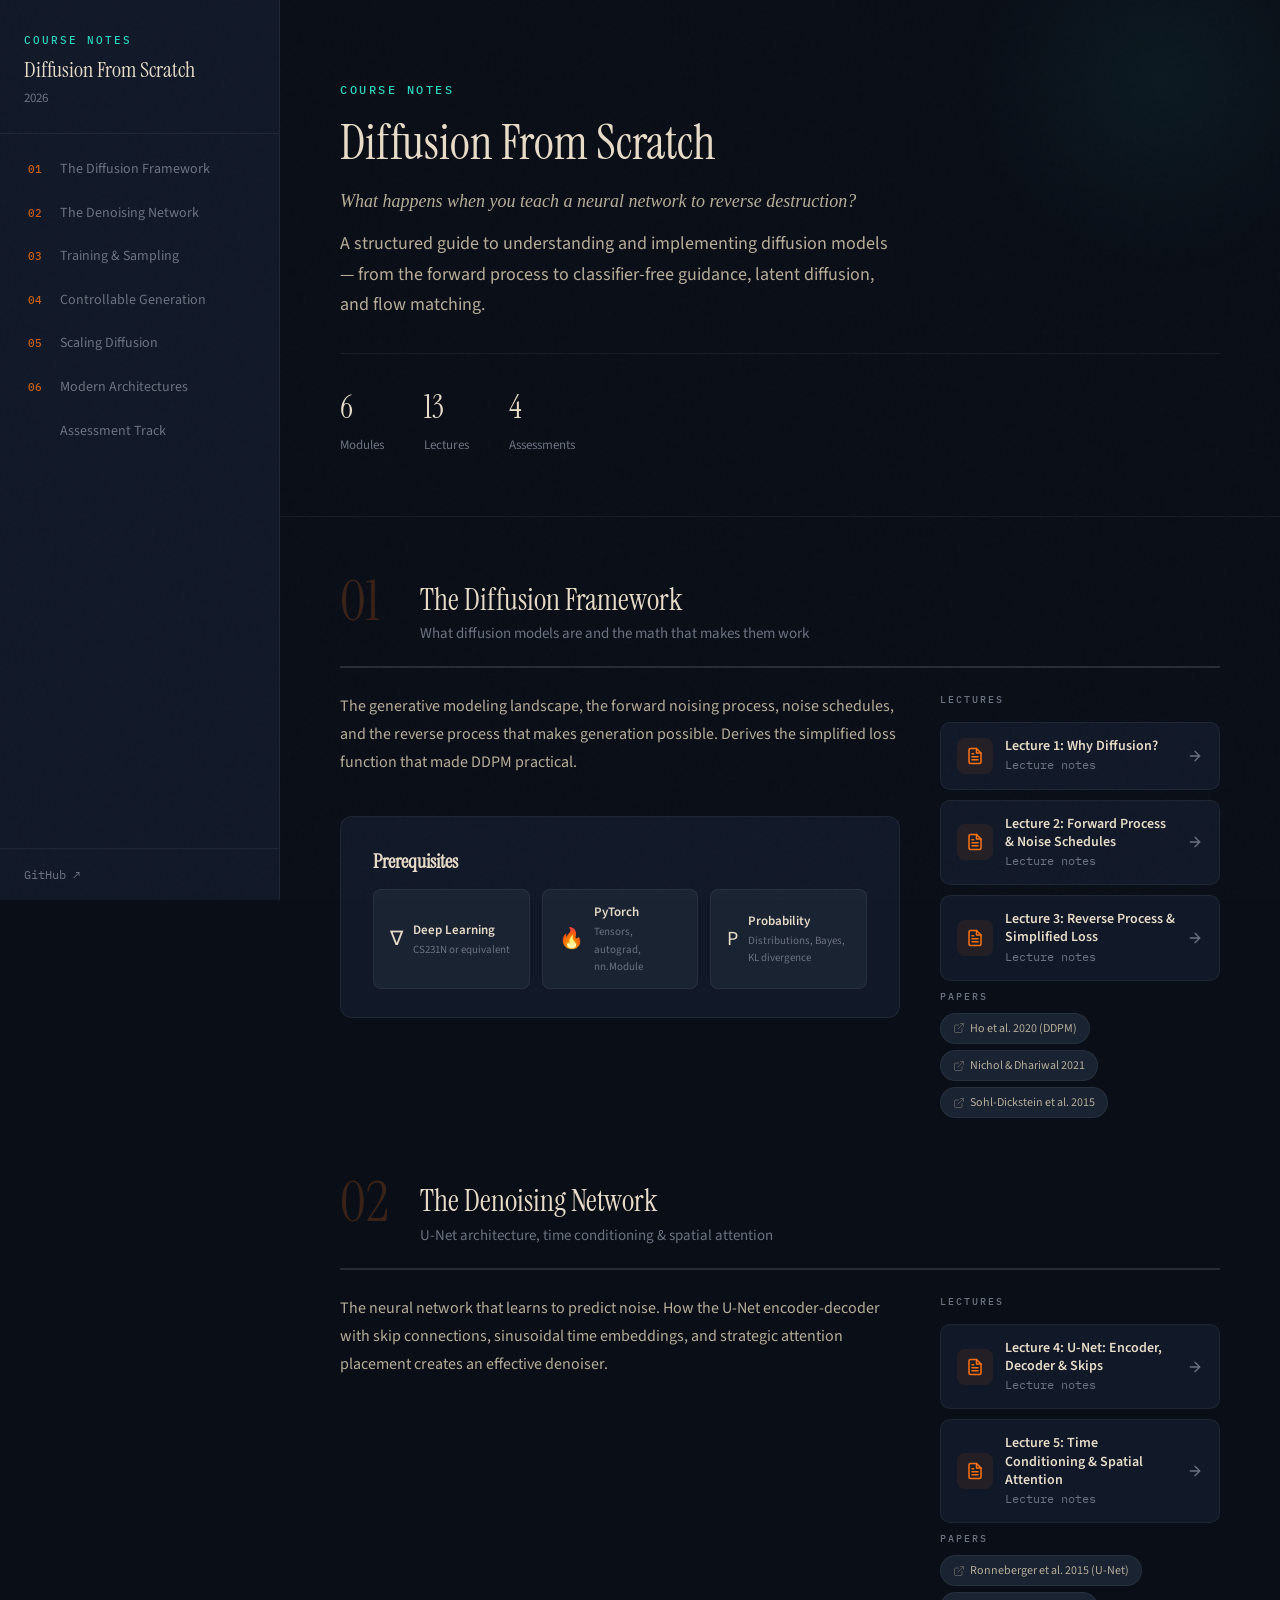
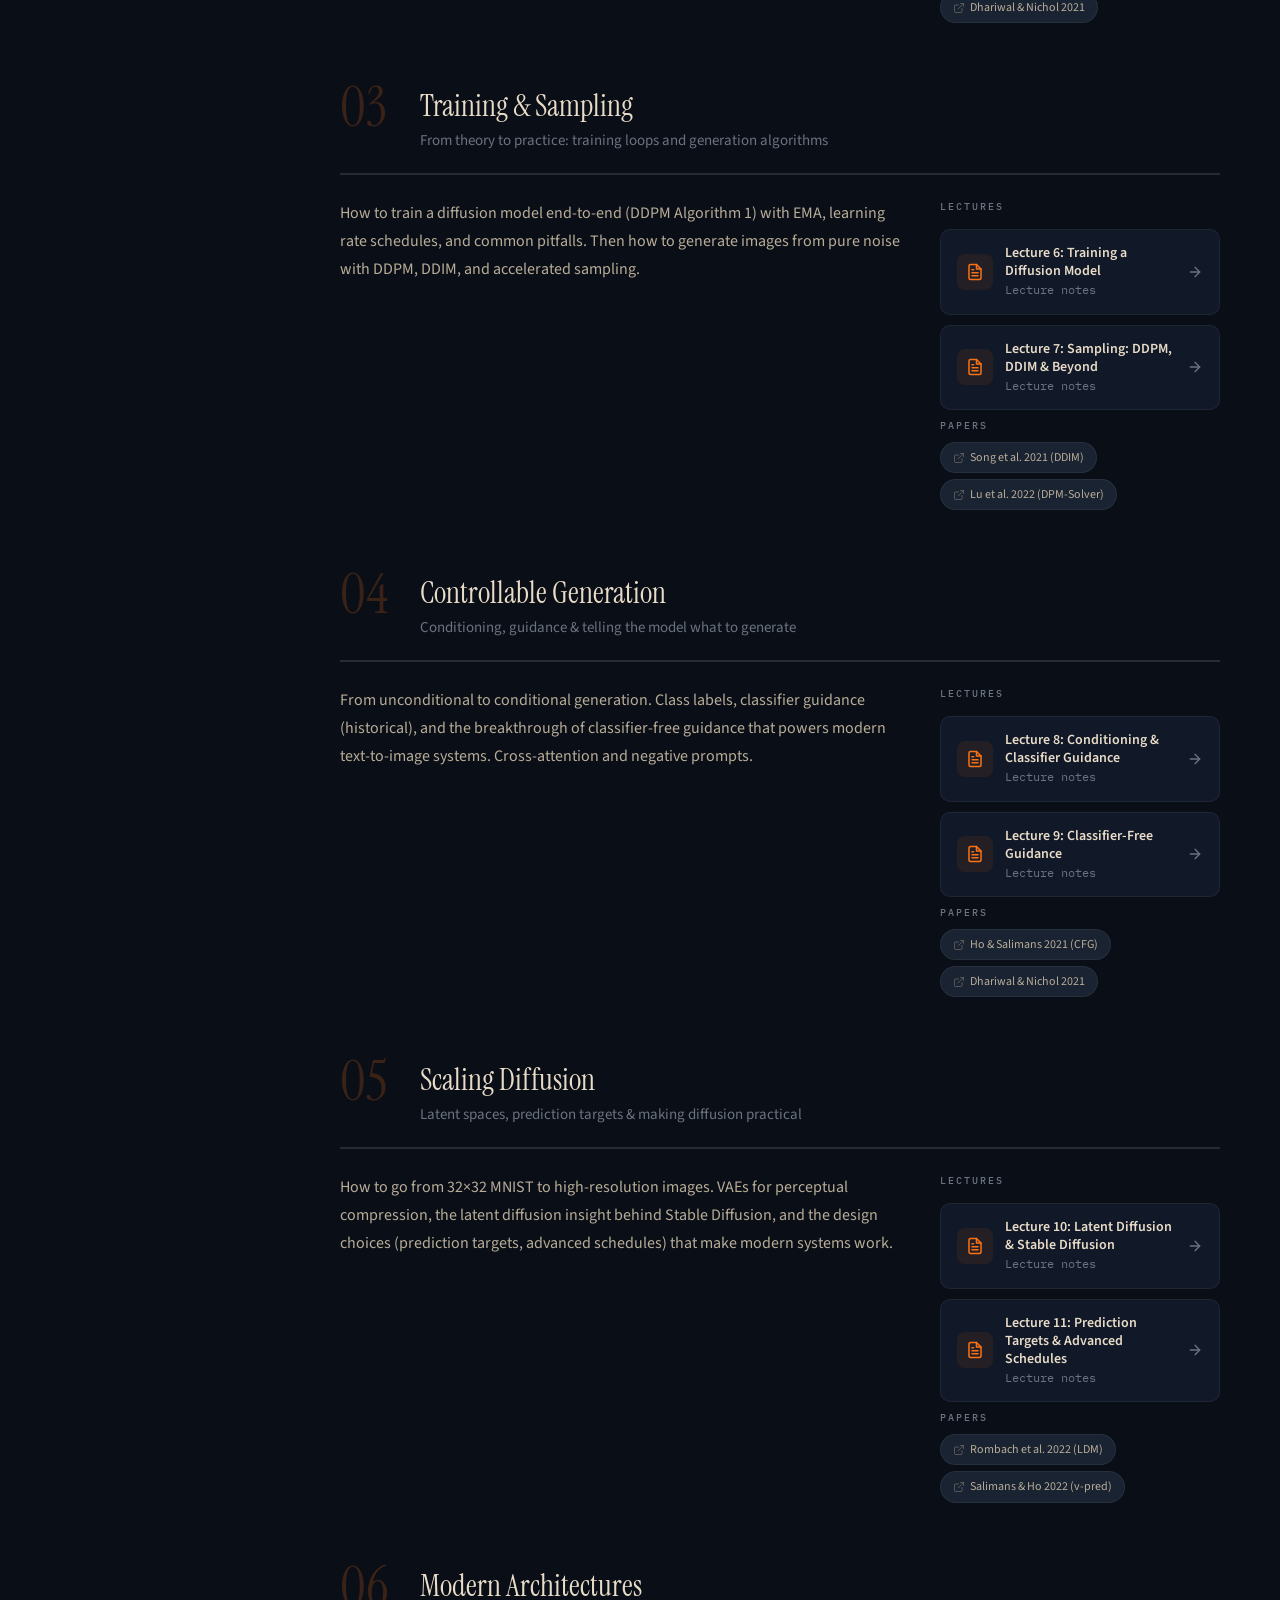
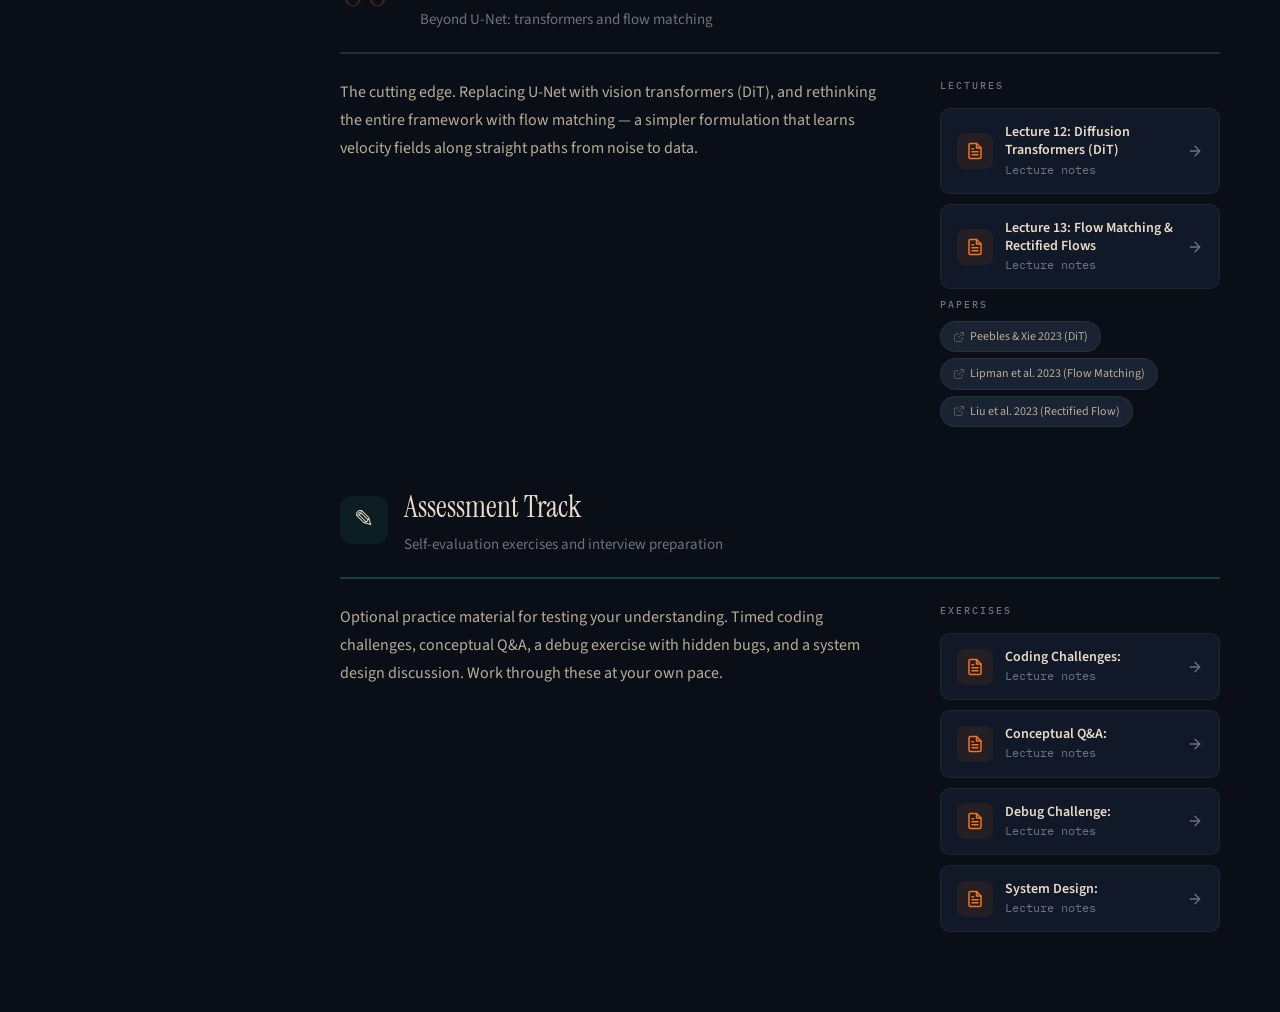
==== commit e2146baa: "feat: add catchy hook line to index.html hero section Italic Instrument Serif hook in teal above the" ====
--- a/site/index.html
+++ b/site/index.html
@@ -38,6 +38,7 @@
   <section class="hero">
     <div class="hero-eyebrow">Course Notes</div>
     <h2>Diffusion From Scratch</h2>
+    <p class="hero-hook">What happens when you teach a neural network to reverse destruction?</p>
     <p>
       A structured guide to understanding and implementing diffusion models &mdash;
       from the forward process to classifier-free guidance, latent diffusion, and flow matching.
--- a/site/styles/shared.css
+++ b/site/styles/shared.css
@@ -342,6 +342,16 @@
   margin-bottom: 16px;
 }
 
+.hero-hook {
+  font-family: var(--serif);
+  font-style: italic;
+  font-size: 22px;
+  color: var(--teal);
+  max-width: 560px;
+  line-height: 1.5;
+  margin-bottom: 12px;
+}
+
 .hero p {
   font-size: 18px;
   color: var(--text-secondary);
@@ -757,6 +767,13 @@
   margin: 0 auto;
 }
 
+.lecture-roadmap {
+  font-size: 18px;
+  line-height: 1.8;
+  color: var(--text-secondary);
+  margin-bottom: 40px;
+}
+
 .lecture-article h2 {
   font-family: var(--serif);
   font-size: 32px;
@@ -990,6 +1007,7 @@
   font-size: 14px;
   line-height: 1.7;
   color: var(--text-primary);
+  white-space: pre-wrap;
   position: relative;
 }
 
@@ -1024,6 +1042,8 @@
   font-size: 14px;
   line-height: 1.8;
   color: var(--text-secondary);
+  white-space: pre-wrap;
+  overflow-x: auto;
 }
 
 /* ── Display math overflow ── */
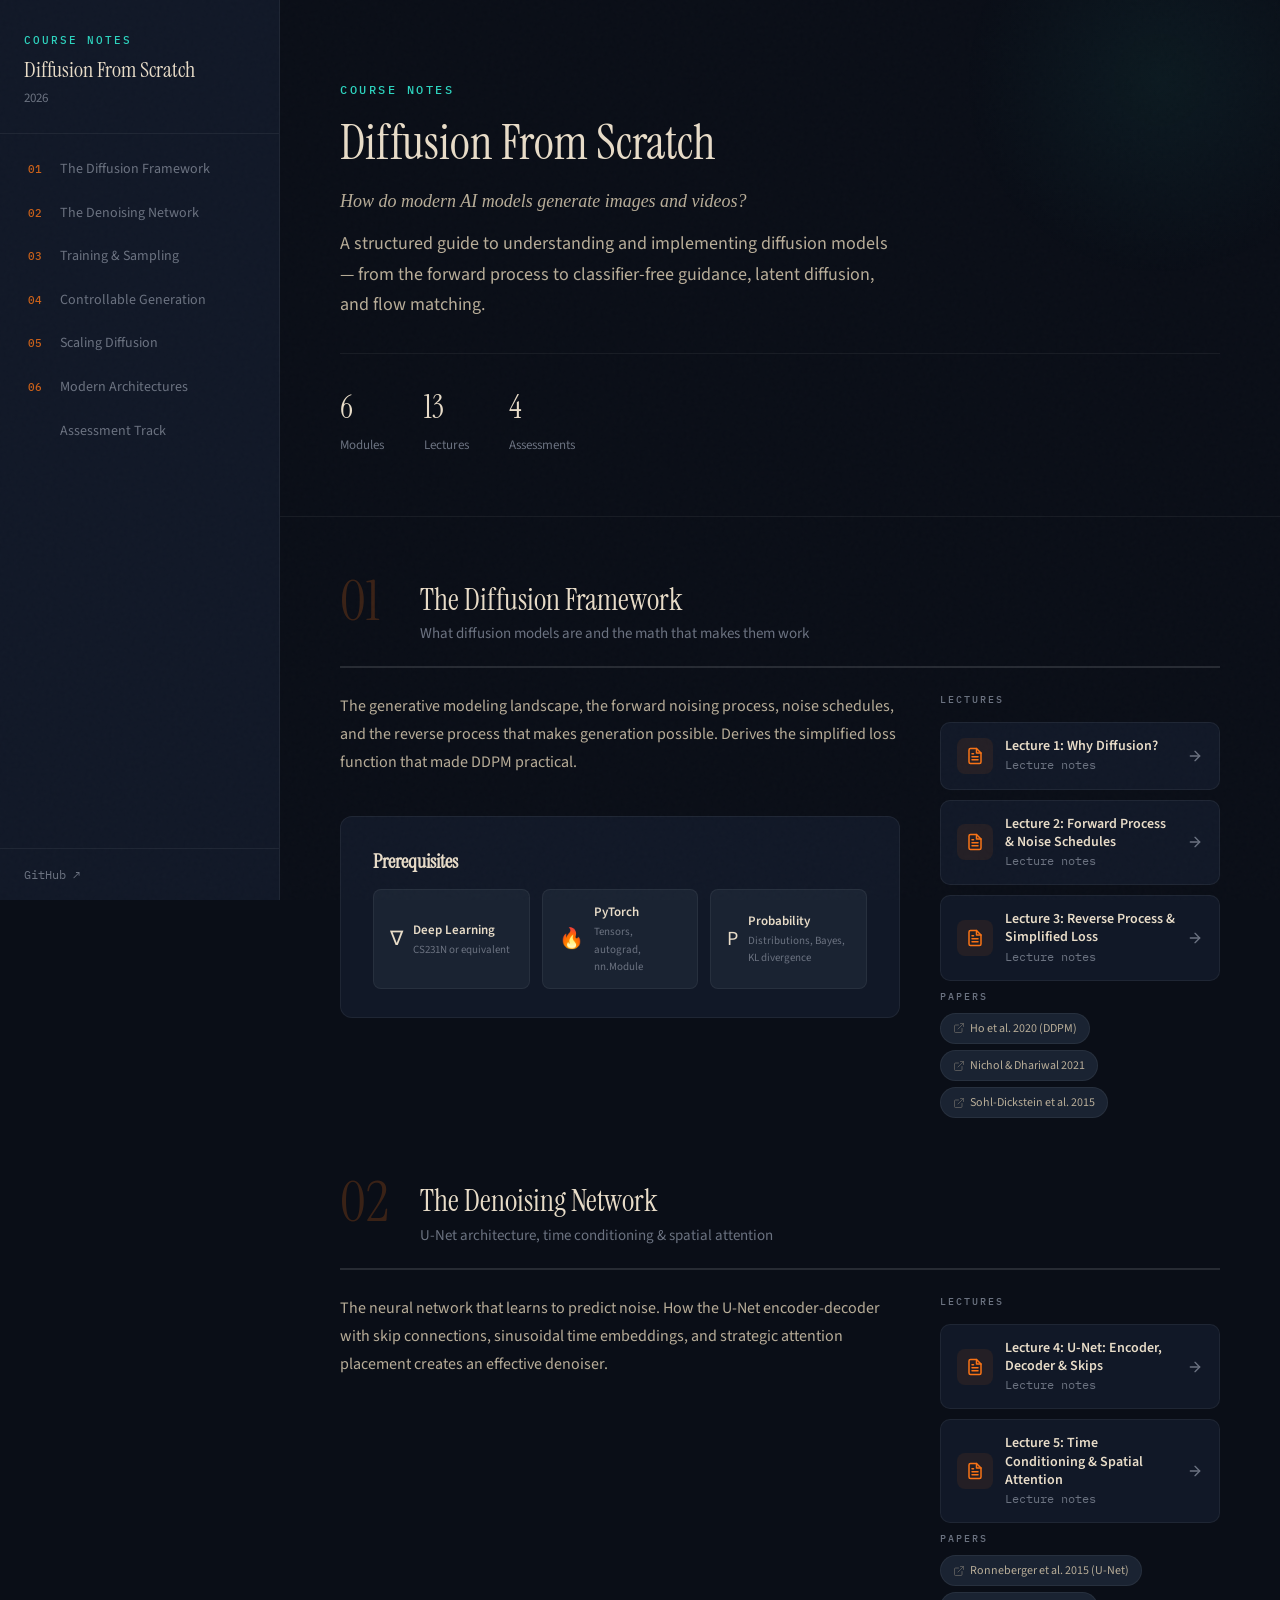
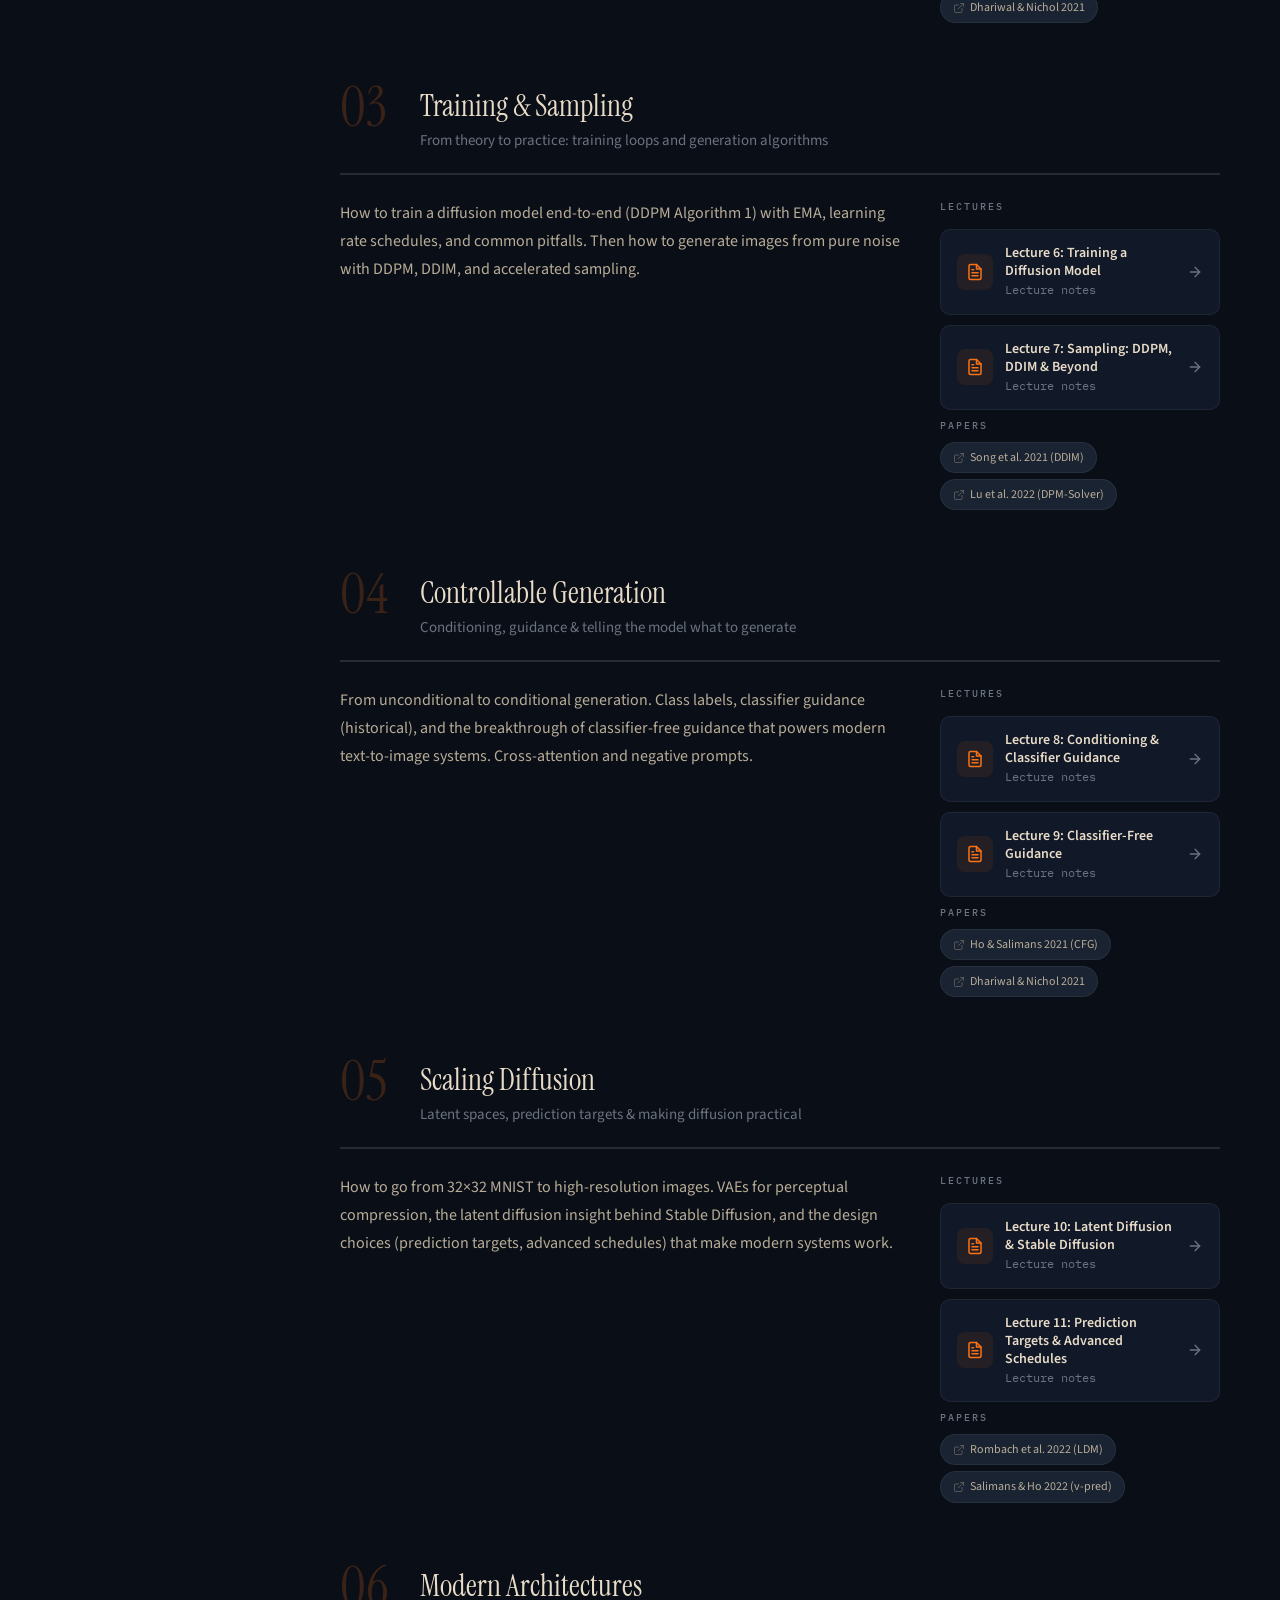
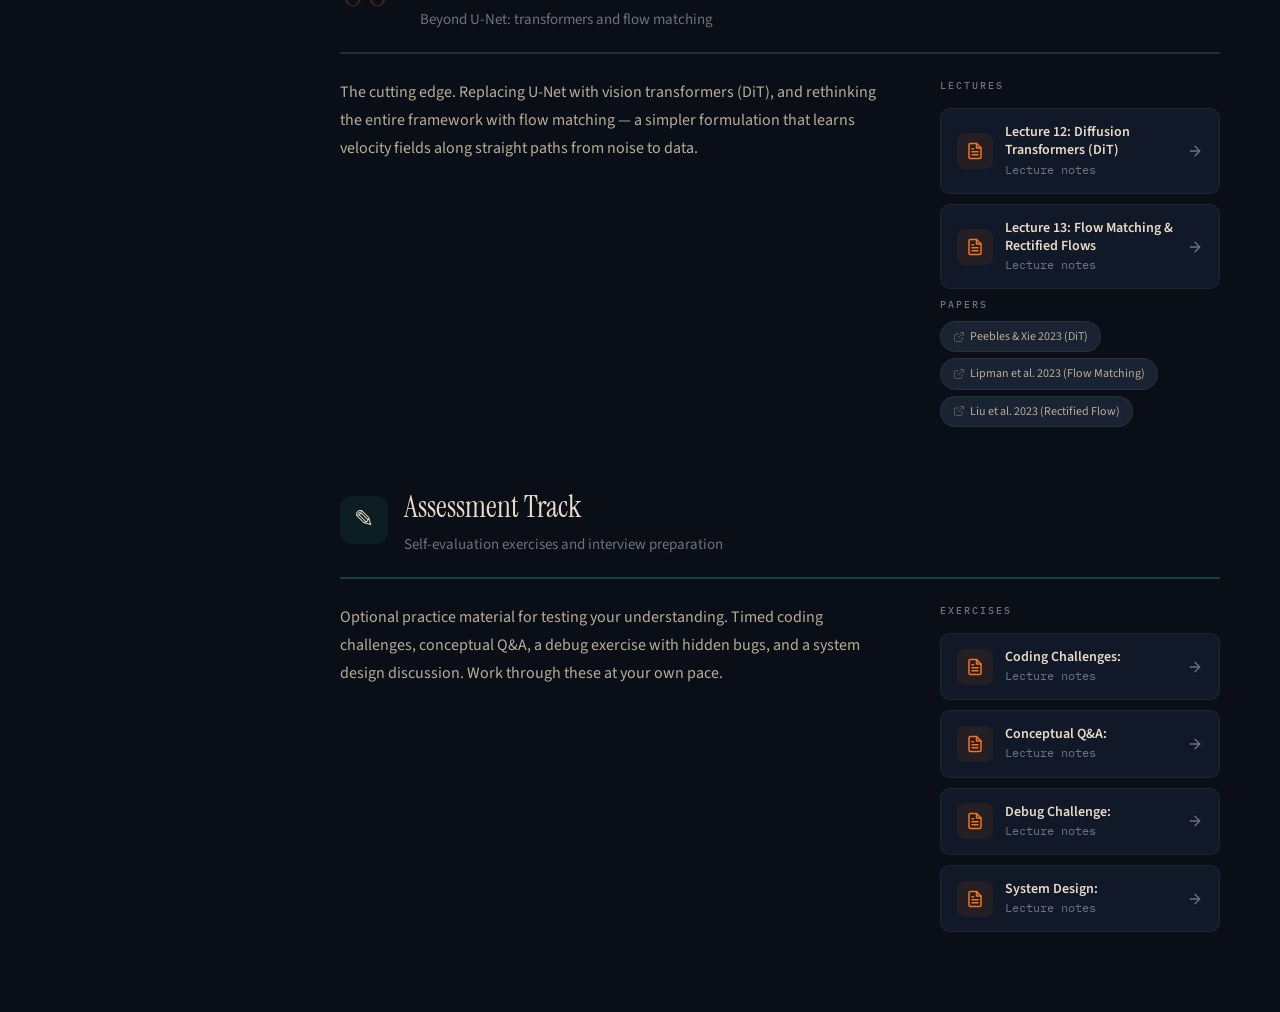
==== commit 58766435: "fix: update hero hook text to broader audience question" ====
--- a/site/index.html
+++ b/site/index.html
@@ -38,7 +38,7 @@
   <section class="hero">
     <div class="hero-eyebrow">Course Notes</div>
     <h2>Diffusion From Scratch</h2>
-    <p class="hero-hook">What happens when you teach a neural network to reverse destruction?</p>
+    <p class="hero-hook">How do modern AI models generate images and videos?</p>
     <p>
       A structured guide to understanding and implementing diffusion models &mdash;
       from the forward process to classifier-free guidance, latent diffusion, and flow matching.
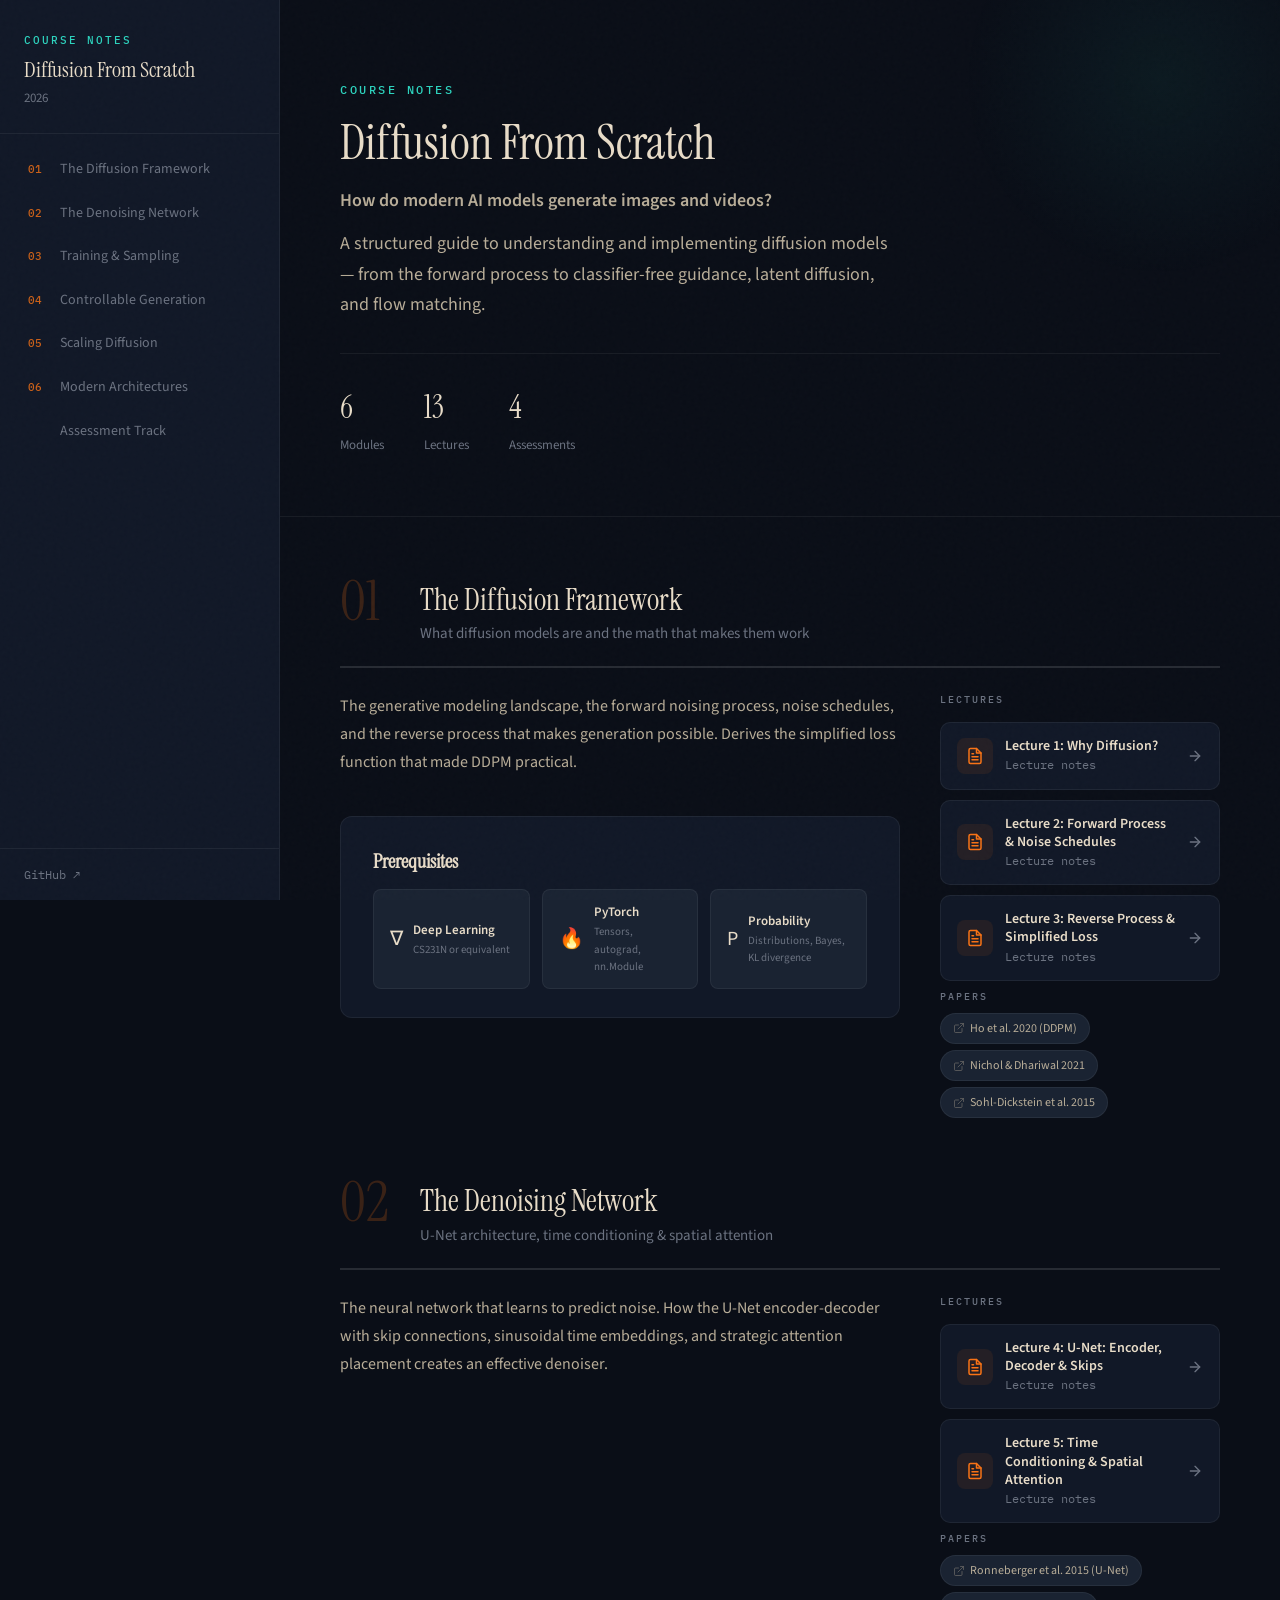
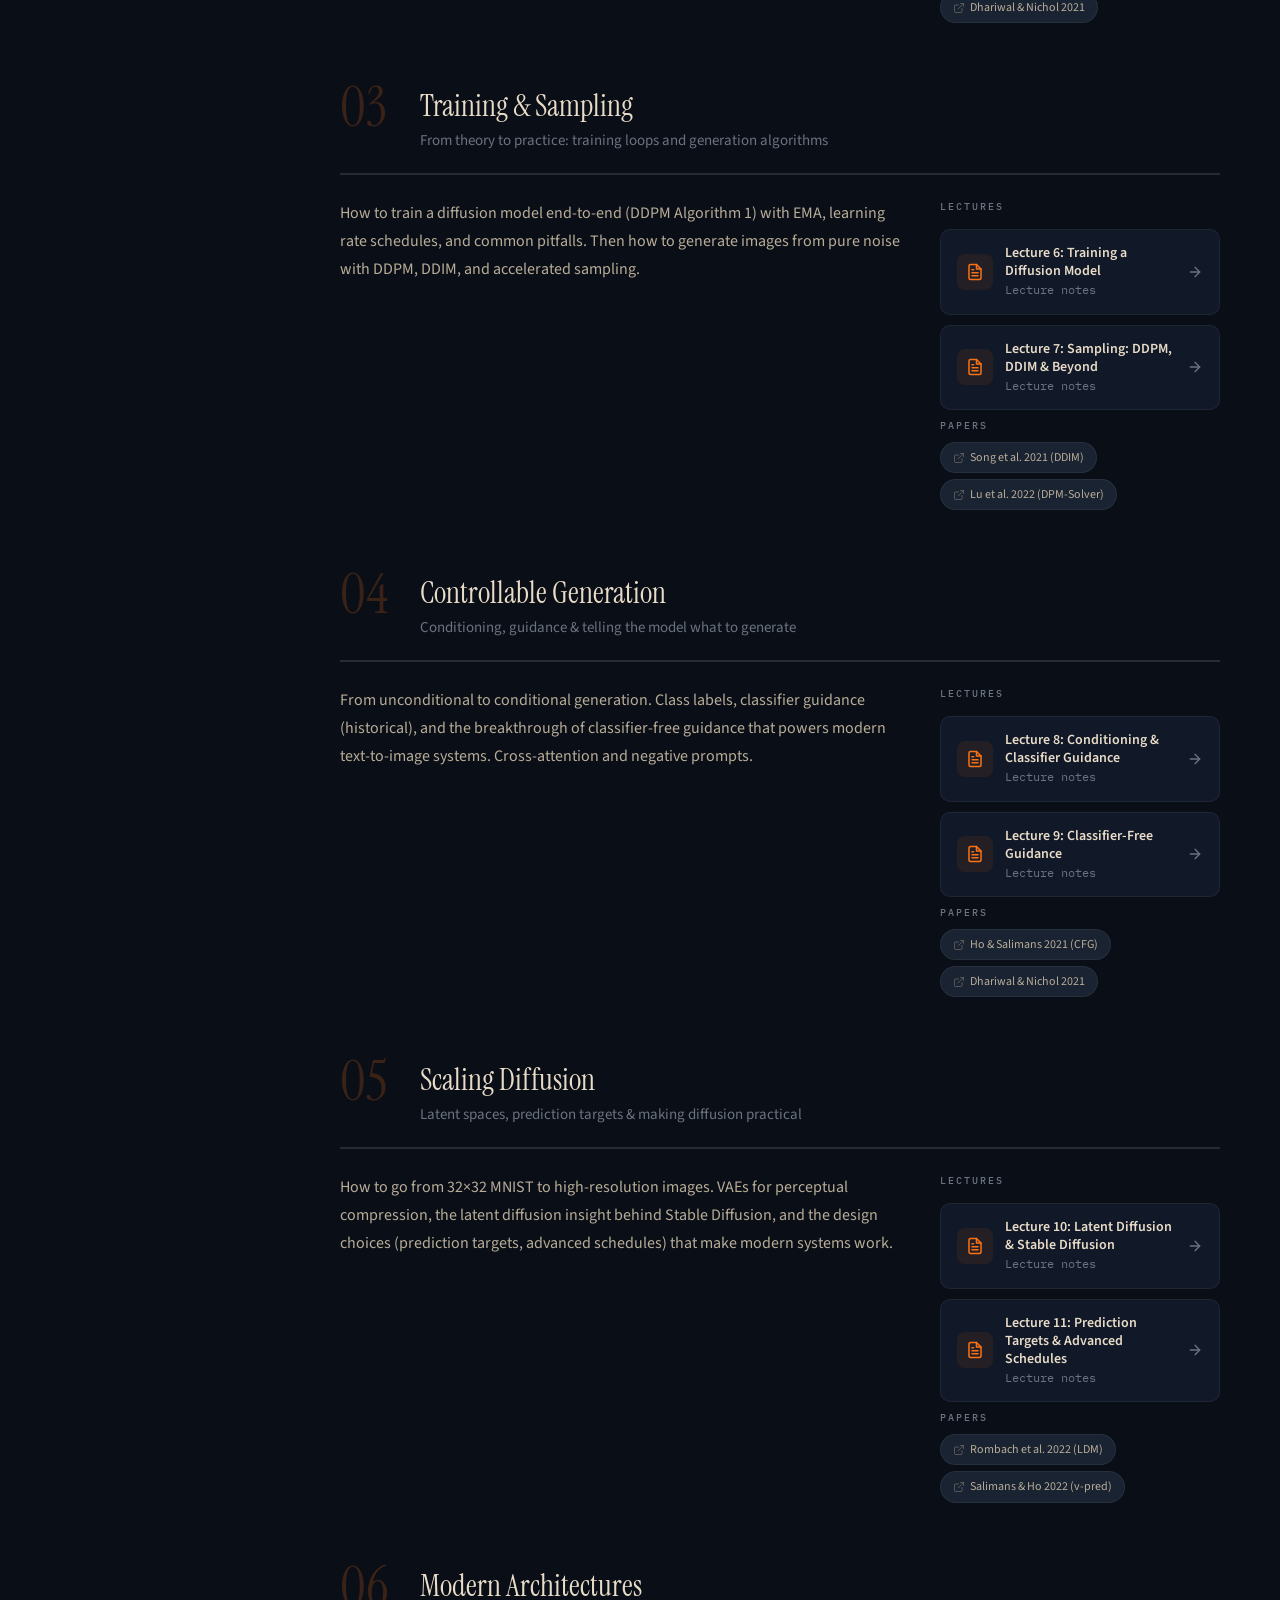
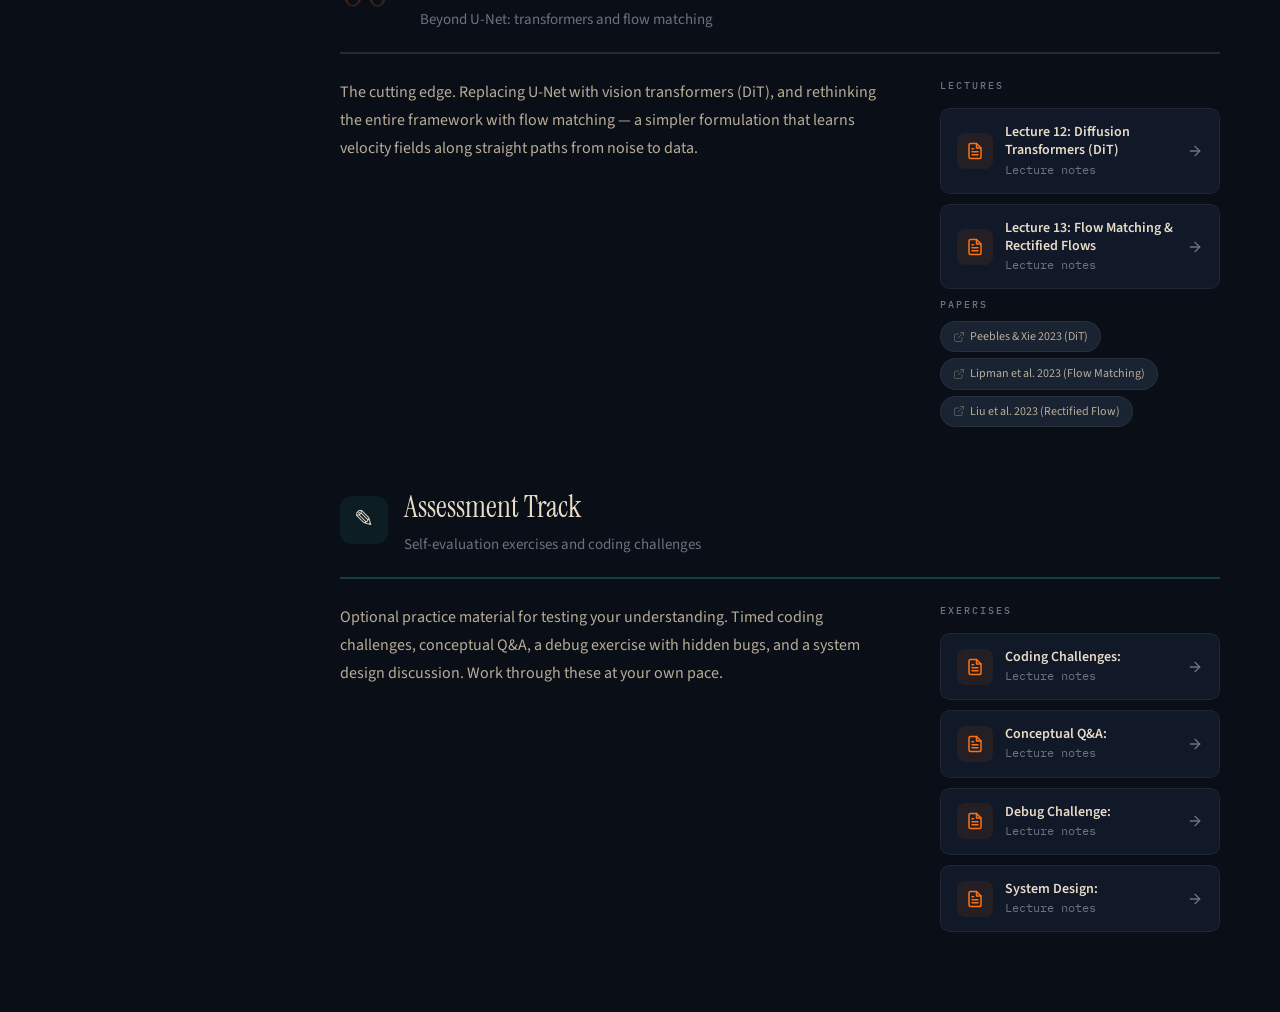
==== commit 907a5c47: "chore: clean up docs for public release - Rewrite docs/README.md and build-instructions.md - Remove " ====
--- a/site/index.html
+++ b/site/index.html
@@ -167,7 +167,7 @@
     id: 'assessment',
     num: '',
     title: 'Assessment Track',
-    subtitle: 'Self-evaluation exercises and interview preparation',
+    subtitle: 'Self-evaluation exercises and coding challenges',
     icon: '\u270E',
     isAssessment: true,
     description: '<p>Optional practice material for testing your understanding. Timed coding challenges, conceptual Q&A, a debug exercise with hidden bugs, and a system design discussion. Work through these at your own pace.</p>',
--- a/site/styles/shared.css
+++ b/site/styles/shared.css
@@ -43,6 +43,7 @@
   --green: #4ade80;
   --purple: #a78bfa;
   --amber: #fbbf24;
+  --rose: #f472b6;
 }
 
 html { scroll-behavior: smooth; }
@@ -343,9 +344,8 @@
 }
 
 .hero-hook {
-  font-family: var(--serif);
-  font-style: italic;
   font-size: 22px;
+  font-weight: 600;
   color: var(--teal);
   max-width: 560px;
   line-height: 1.5;
@@ -786,6 +786,16 @@
   scroll-margin-top: 24px;
 }
 
+.section-number {
+  color: var(--accent);
+  margin-right: 10px;
+  font-family: var(--mono);
+  font-size: 0.75em;
+  font-weight: 500;
+  vertical-align: baseline;
+  opacity: 0.7;
+}
+
 .lecture-article h3 {
   font-family: var(--serif);
   font-size: 24px;
@@ -891,6 +901,12 @@
   border-color: var(--text-muted);
 }
 .callout.note .callout-label { color: var(--text-muted); }
+
+.callout.prereq {
+  background: rgba(244, 114, 182, 0.06);
+  border-color: var(--rose);
+}
+.callout.prereq .callout-label { color: var(--rose); }
 
 /* ── Algorithm blocks ── */
 .algorithm {
@@ -1005,7 +1021,7 @@
   overflow-x: auto;
   font-family: var(--mono);
   font-size: 14px;
-  line-height: 1.7;
+  line-height: 1.45;
   color: var(--text-primary);
   white-space: pre-wrap;
   position: relative;
@@ -1029,6 +1045,14 @@
 .code-block .number { color: var(--amber); }
 .code-block .function { color: var(--blue); }
 .code-block .type { color: var(--purple); }
+
+/* Pseudocode syntax highlighting — same tokens, slightly muted */
+.pseudocode .comment { color: var(--text-muted); font-style: italic; }
+.pseudocode .keyword { color: var(--teal); }
+.pseudocode .string { color: var(--green); }
+.pseudocode .number { color: var(--amber); }
+.pseudocode .function { color: var(--blue); }
+.pseudocode .type { color: var(--purple); }
 
 /* Pseudocode block (distinct from real code) */
 .pseudocode {
@@ -1040,10 +1064,49 @@
   margin: 20px 0;
   font-family: var(--mono);
   font-size: 14px;
-  line-height: 1.8;
+  line-height: 1.45;
   color: var(--text-secondary);
   white-space: pre-wrap;
   overflow-x: auto;
+}
+
+.pseudocode-title {
+  font-family: var(--mono);
+  font-size: 11px;
+  letter-spacing: 1.5px;
+  text-transform: uppercase;
+  color: var(--text-muted);
+  margin-bottom: 12px;
+  opacity: 0.8;
+}
+
+/* ── Math hover tooltips ── */
+[data-tip] {
+  cursor: help;
+  border-bottom: 1px dotted var(--teal);
+  padding-bottom: 1px;
+}
+
+.math-tooltip {
+  position: fixed;
+  background: var(--bg-elevated);
+  border: 1px solid var(--rule-strong);
+  border-radius: 8px;
+  padding: 8px 14px;
+  font-family: var(--sans);
+  font-size: 14px;
+  line-height: 1.5;
+  color: var(--text-secondary);
+  max-width: 320px;
+  z-index: 1000;
+  pointer-events: none;
+  box-shadow: 0 4px 16px rgba(0, 0, 0, 0.5);
+  opacity: 0;
+  transition: opacity 0.15s;
+}
+
+.math-tooltip.visible {
+  opacity: 1;
 }
 
 /* ── Display math overflow ── */
@@ -1099,6 +1162,33 @@
 
 .lecture-nav .next {
   text-align: right;
+  margin-left: auto;
+}
+
+/* Top navigation — compact prev/next links */
+.lecture-nav-top {
+  display: flex;
+  justify-content: space-between;
+  align-items: center;
+  padding: 12px 60px;
+  max-width: 1200px;
+  margin: 0 auto 8px auto;
+  font-family: var(--mono);
+  font-size: 13px;
+  letter-spacing: 0.5px;
+}
+
+.lecture-nav-top a {
+  color: var(--text-muted);
+  text-decoration: none;
+  transition: color 0.2s;
+}
+
+.lecture-nav-top a:hover {
+  color: var(--accent);
+}
+
+.lecture-nav-top .next {
   margin-left: auto;
 }
 
@@ -1139,6 +1229,7 @@
   .lecture-nav { padding: 24px; flex-direction: column; }
   .lecture-nav a { min-width: unset; }
   .lecture-nav .next { text-align: left; }
+  .lecture-nav-top { padding: 12px 24px; font-size: 12px; }
 
   .callout { padding: 18px 20px; }
   .algorithm { padding: 18px 20px; }
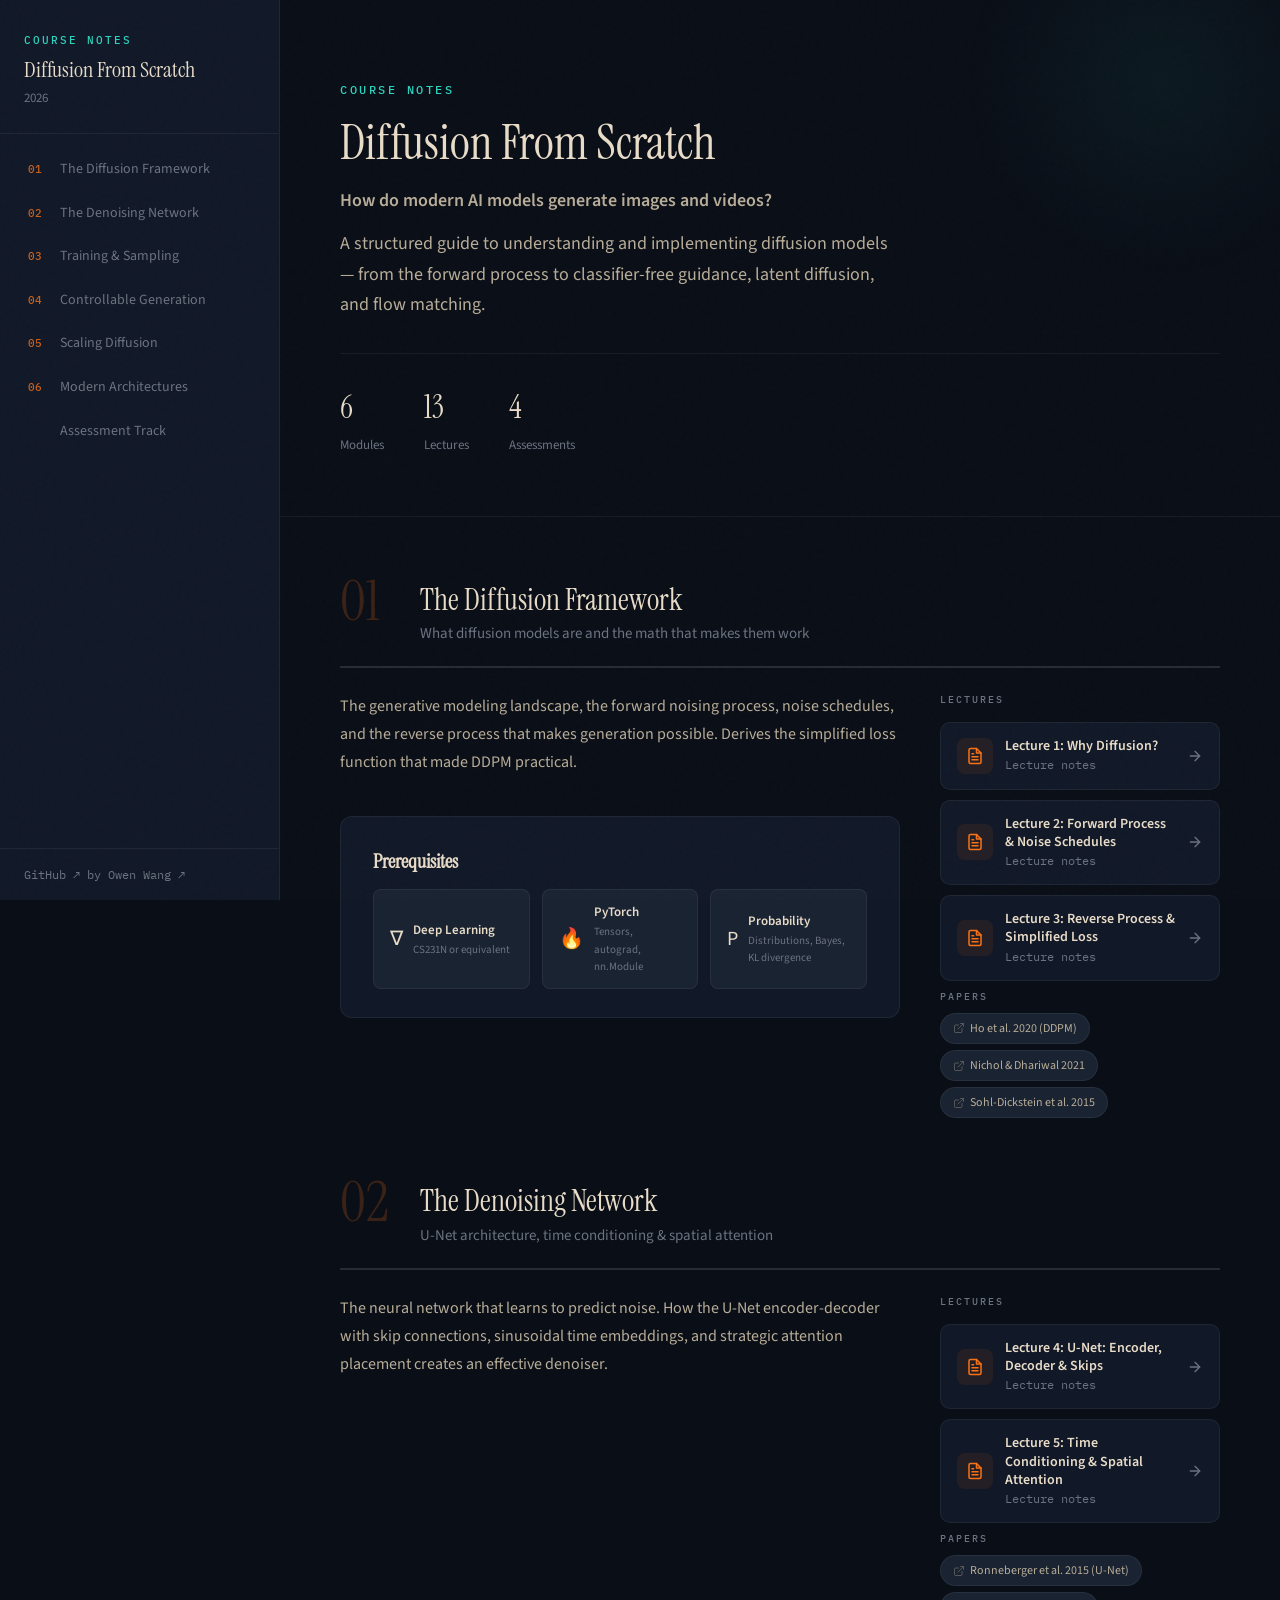
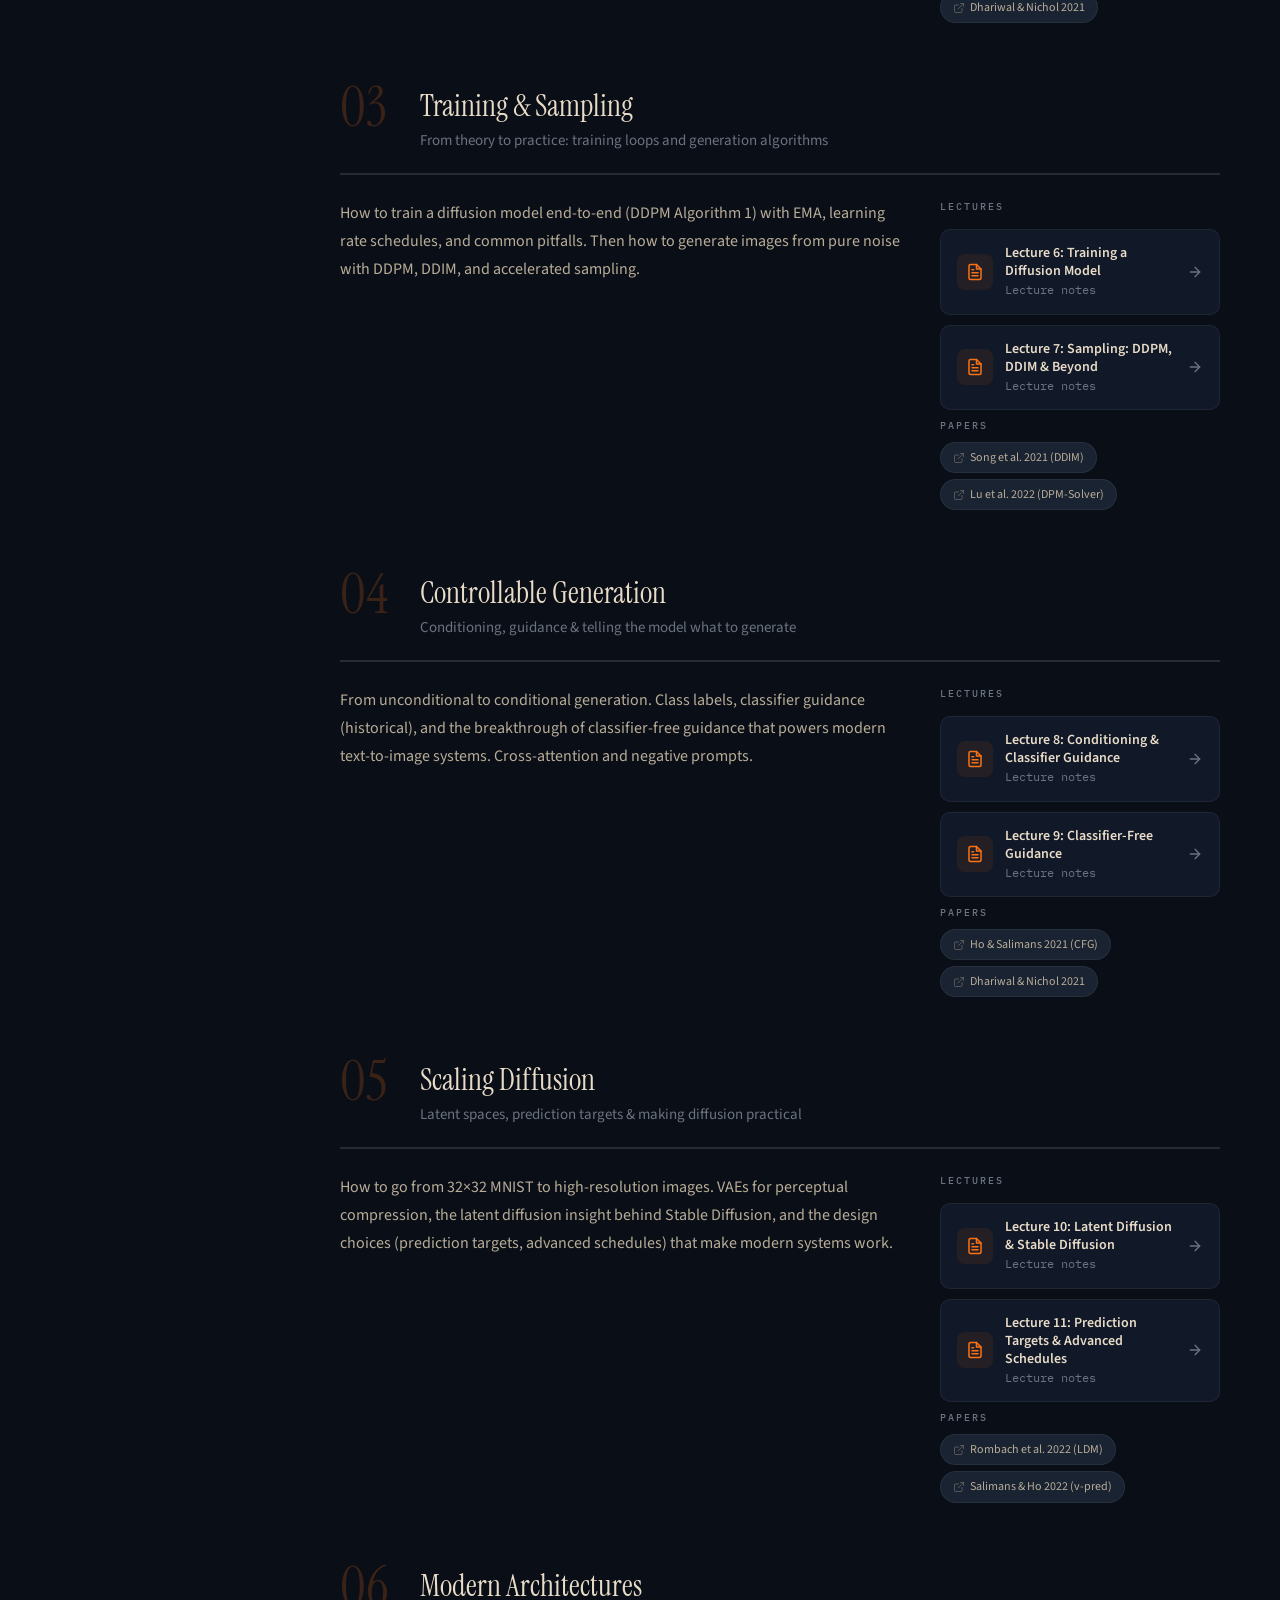
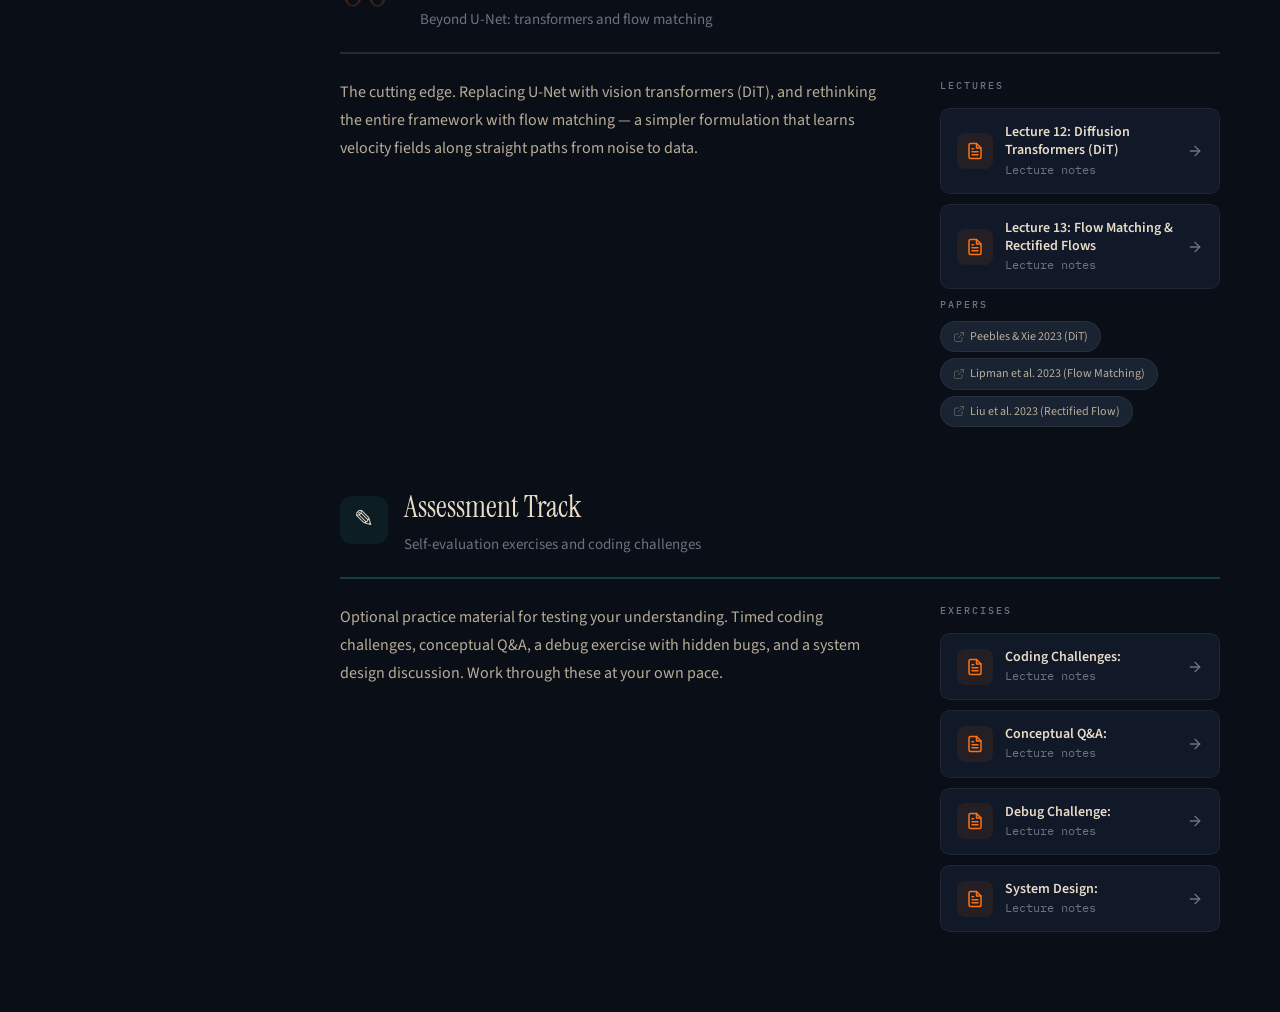
==== commit 4a9c1df2: "Add canonical URL and a sidebar credit link Sidebar footer gains a 'by Owen Wang' link to the portfo" ====
--- a/site/index.html
+++ b/site/index.html
@@ -4,6 +4,17 @@
 <meta charset="UTF-8">
 <meta name="viewport" content="width=device-width, initial-scale=1.0">
 <title>Diffusion From Scratch</title>
+<meta name="description" content="Understanding diffusion models by building them, one equation at a time. 13 lectures from noise schedules to flow matching.">
+<link rel="canonical" href="https://maninae.github.io/diffusion-from-scratch/">
+<meta property="og:title" content="Diffusion From Scratch">
+<meta property="og:description" content="Understanding diffusion models by building them, one equation at a time. 13 lectures from noise schedules to flow matching.">
+<meta property="og:image" content="https://maninae.github.io/diffusion-from-scratch/assets/og-image.png">
+<meta property="og:url" content="https://maninae.github.io/diffusion-from-scratch/">
+<meta property="og:type" content="website">
+<meta name="twitter:card" content="summary_large_image">
+<meta name="twitter:title" content="Diffusion From Scratch">
+<meta name="twitter:description" content="Understanding diffusion models by building them, one equation at a time. 13 lectures from noise schedules to flow matching.">
+<meta name="twitter:image" content="https://maninae.github.io/diffusion-from-scratch/assets/og-image.png">
 <link rel="preconnect" href="https://fonts.googleapis.com">
 <link rel="preconnect" href="https://fonts.gstatic.com" crossorigin>
 <link href="https://fonts.googleapis.com/css2?family=Instrument+Serif:ital@0;1&family=IBM+Plex+Mono:wght@400;500&family=Source+Sans+3:ital,wght@0,300;0,400;0,600;0,700;1,400&display=swap" rel="stylesheet">
@@ -30,6 +41,7 @@
   <nav class="sidebar-nav" id="sidebarNav"></nav>
   <div class="sidebar-footer">
     <a href="https://github.com/Maninae/diffusion-from-scratch" target="_blank" rel="noopener">GitHub &nearr;</a>
+    <a href="https://maninae.github.io/" target="_blank" rel="noopener">by Owen Wang &nearr;</a>
   </div>
 </aside>
 
